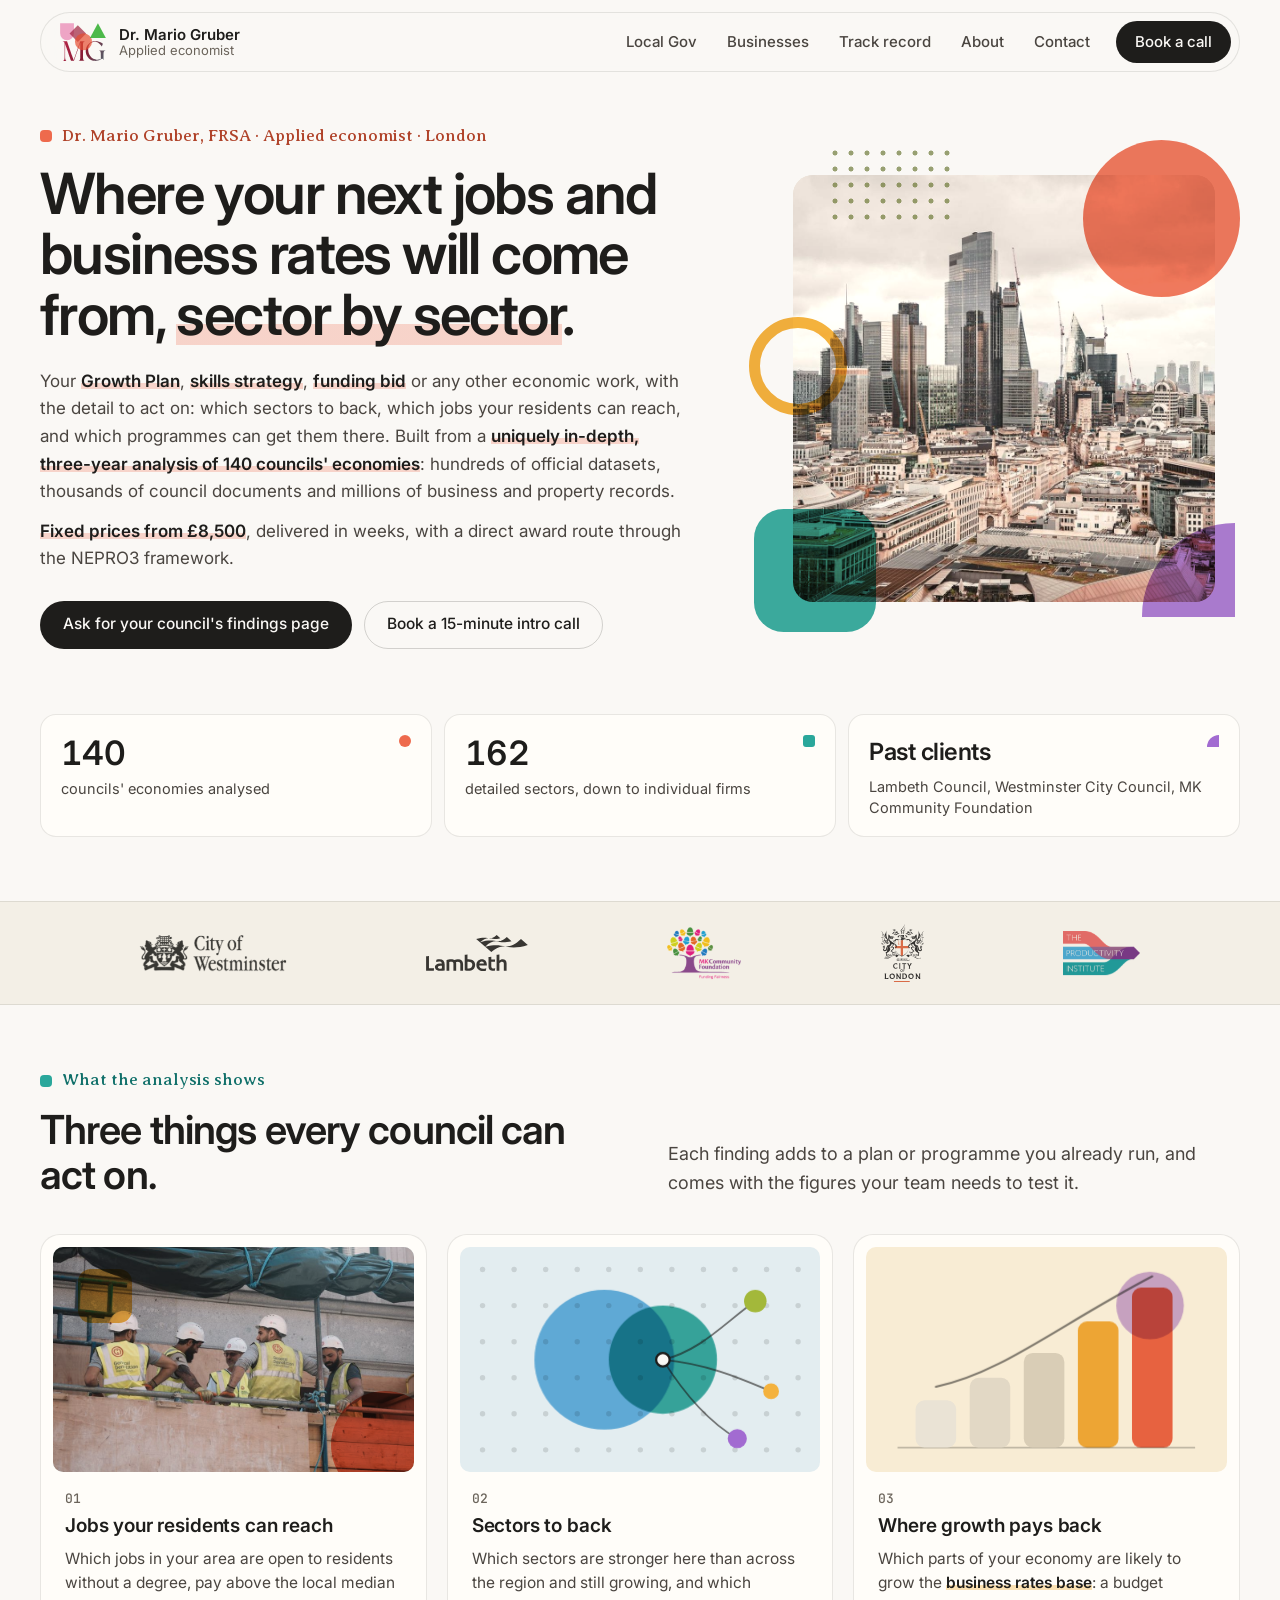
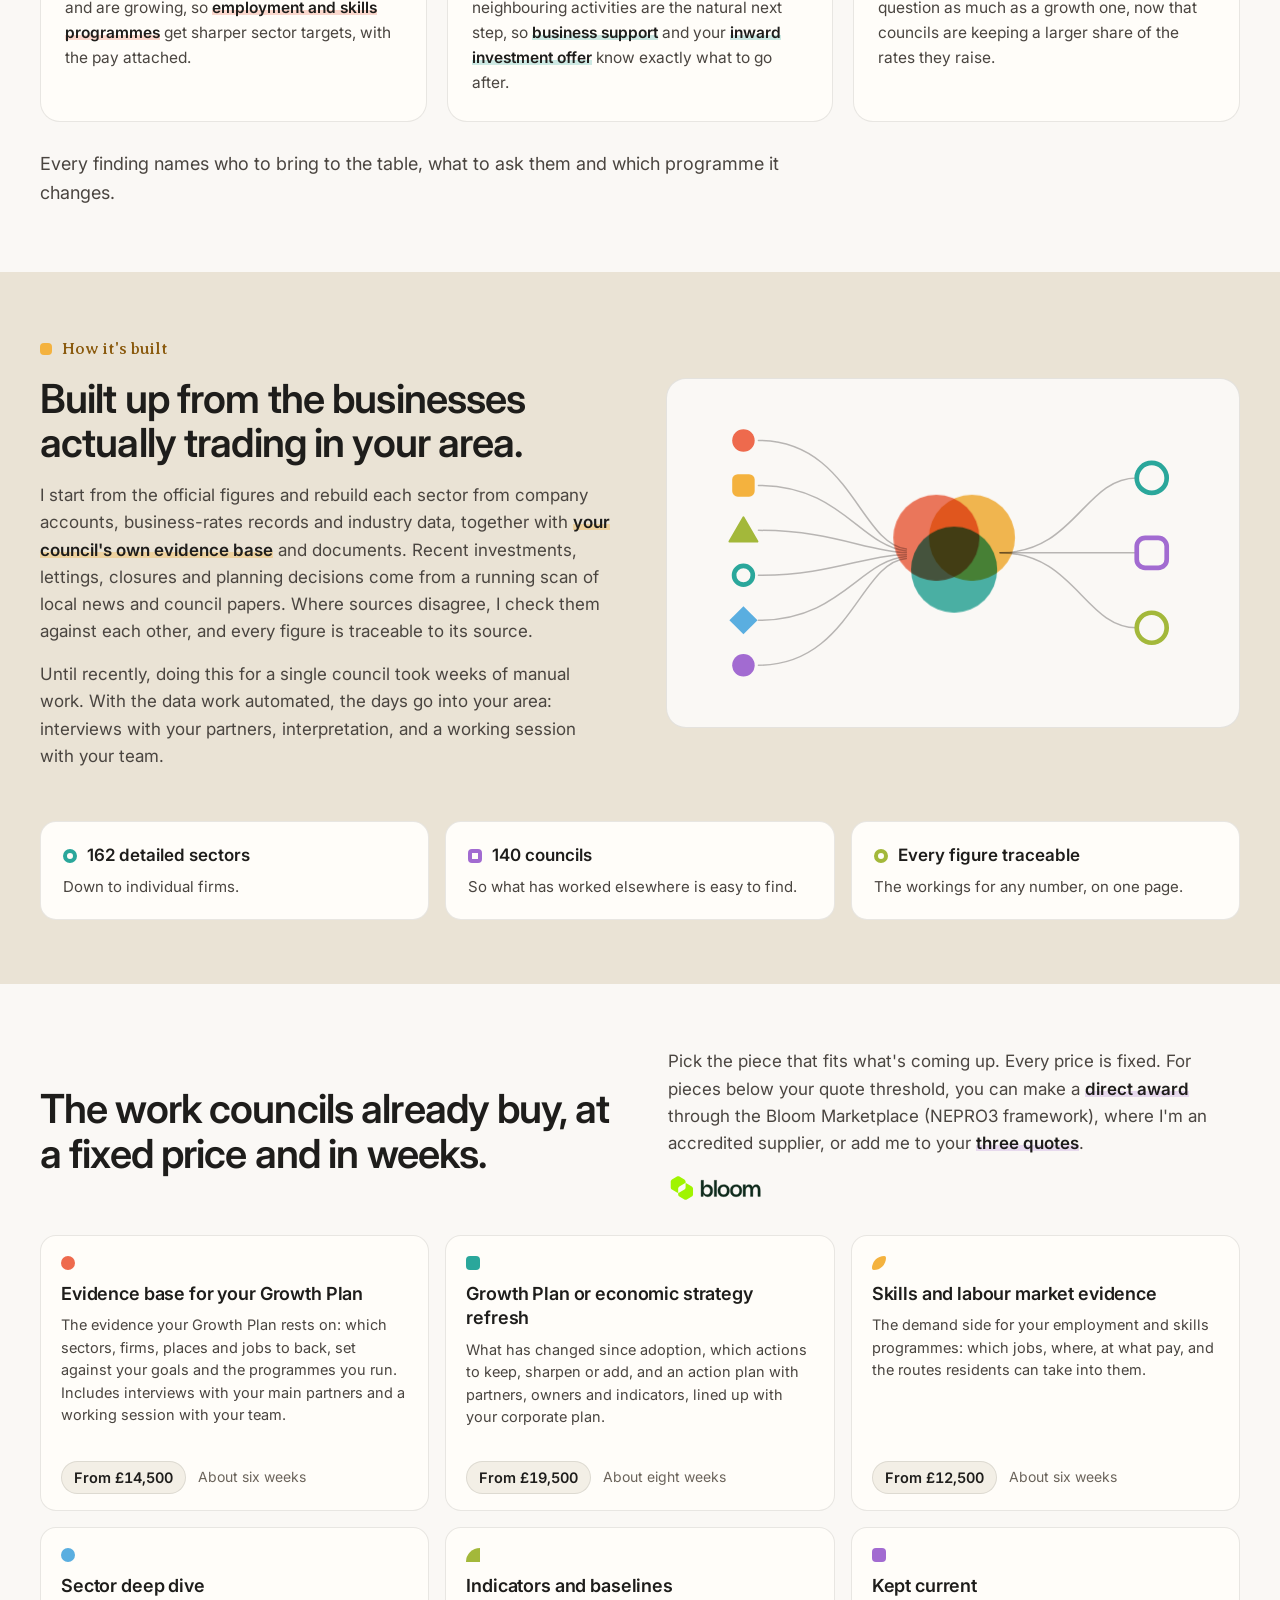
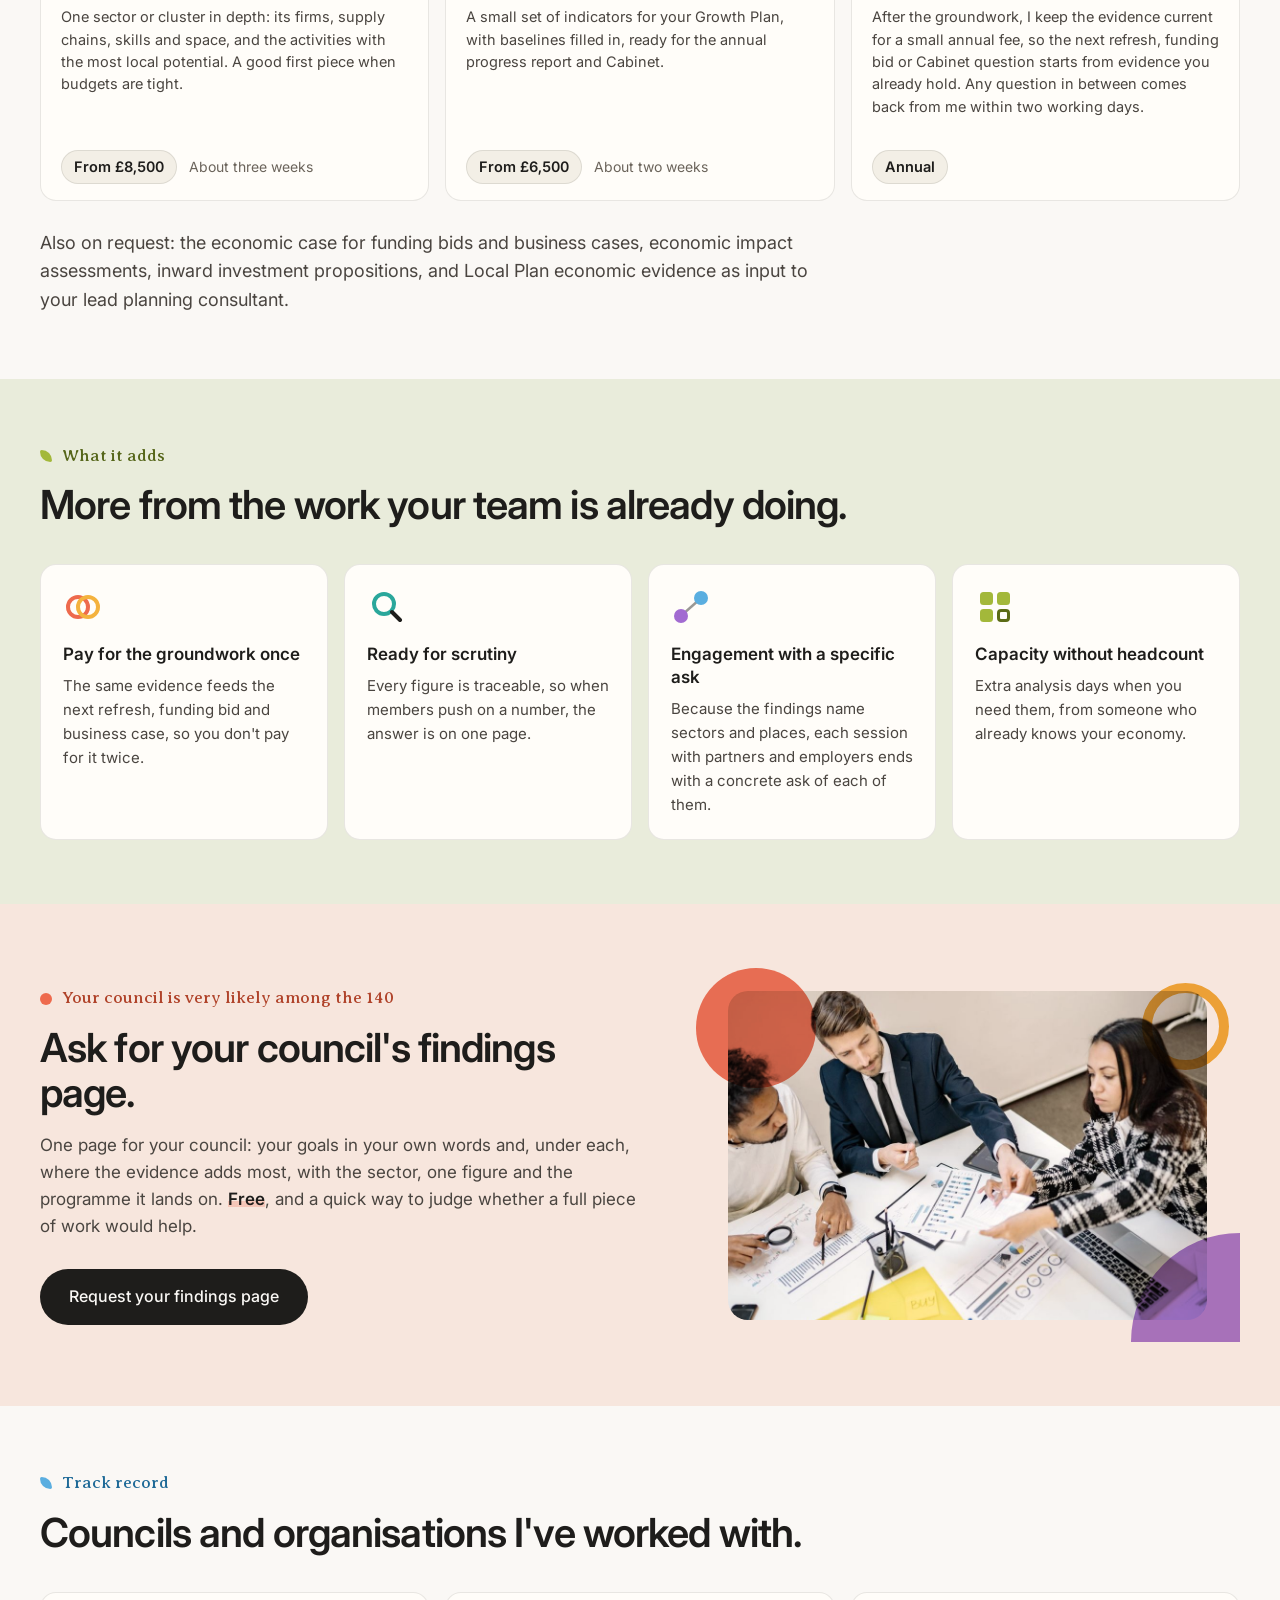
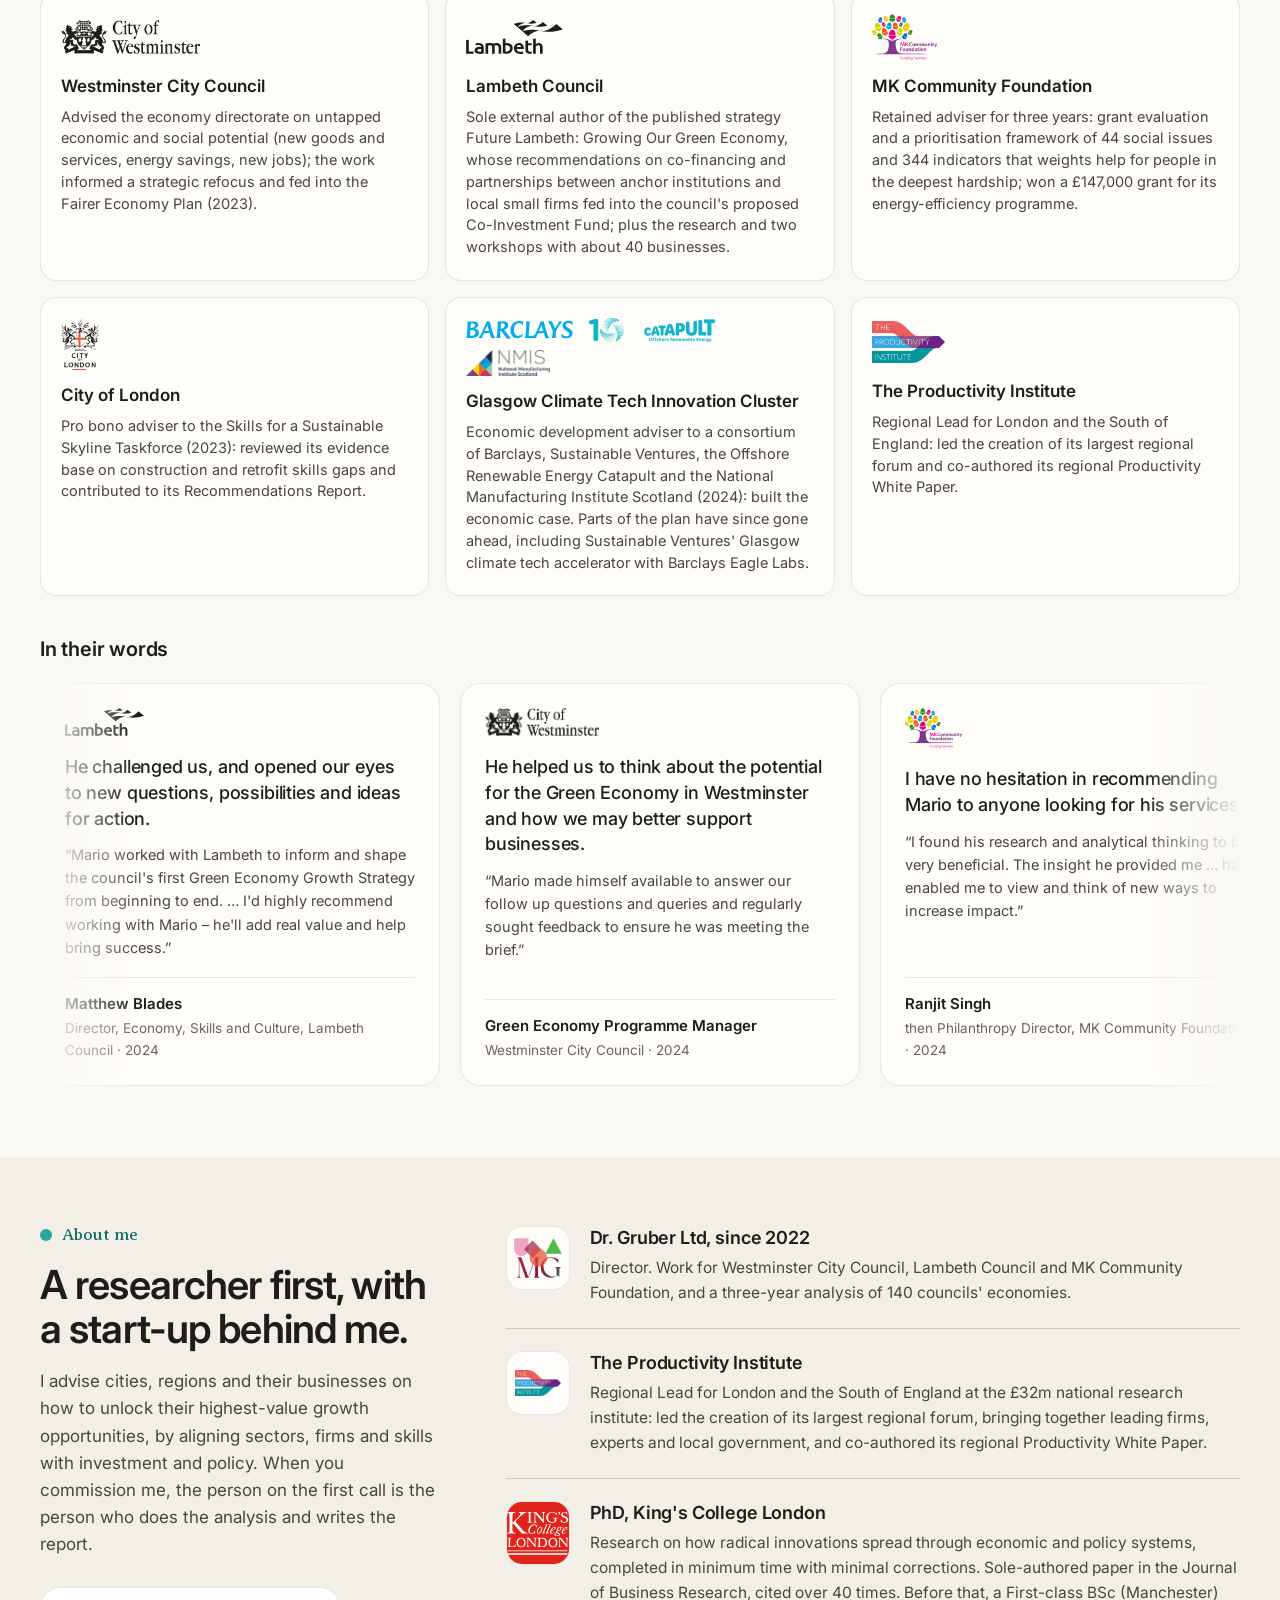
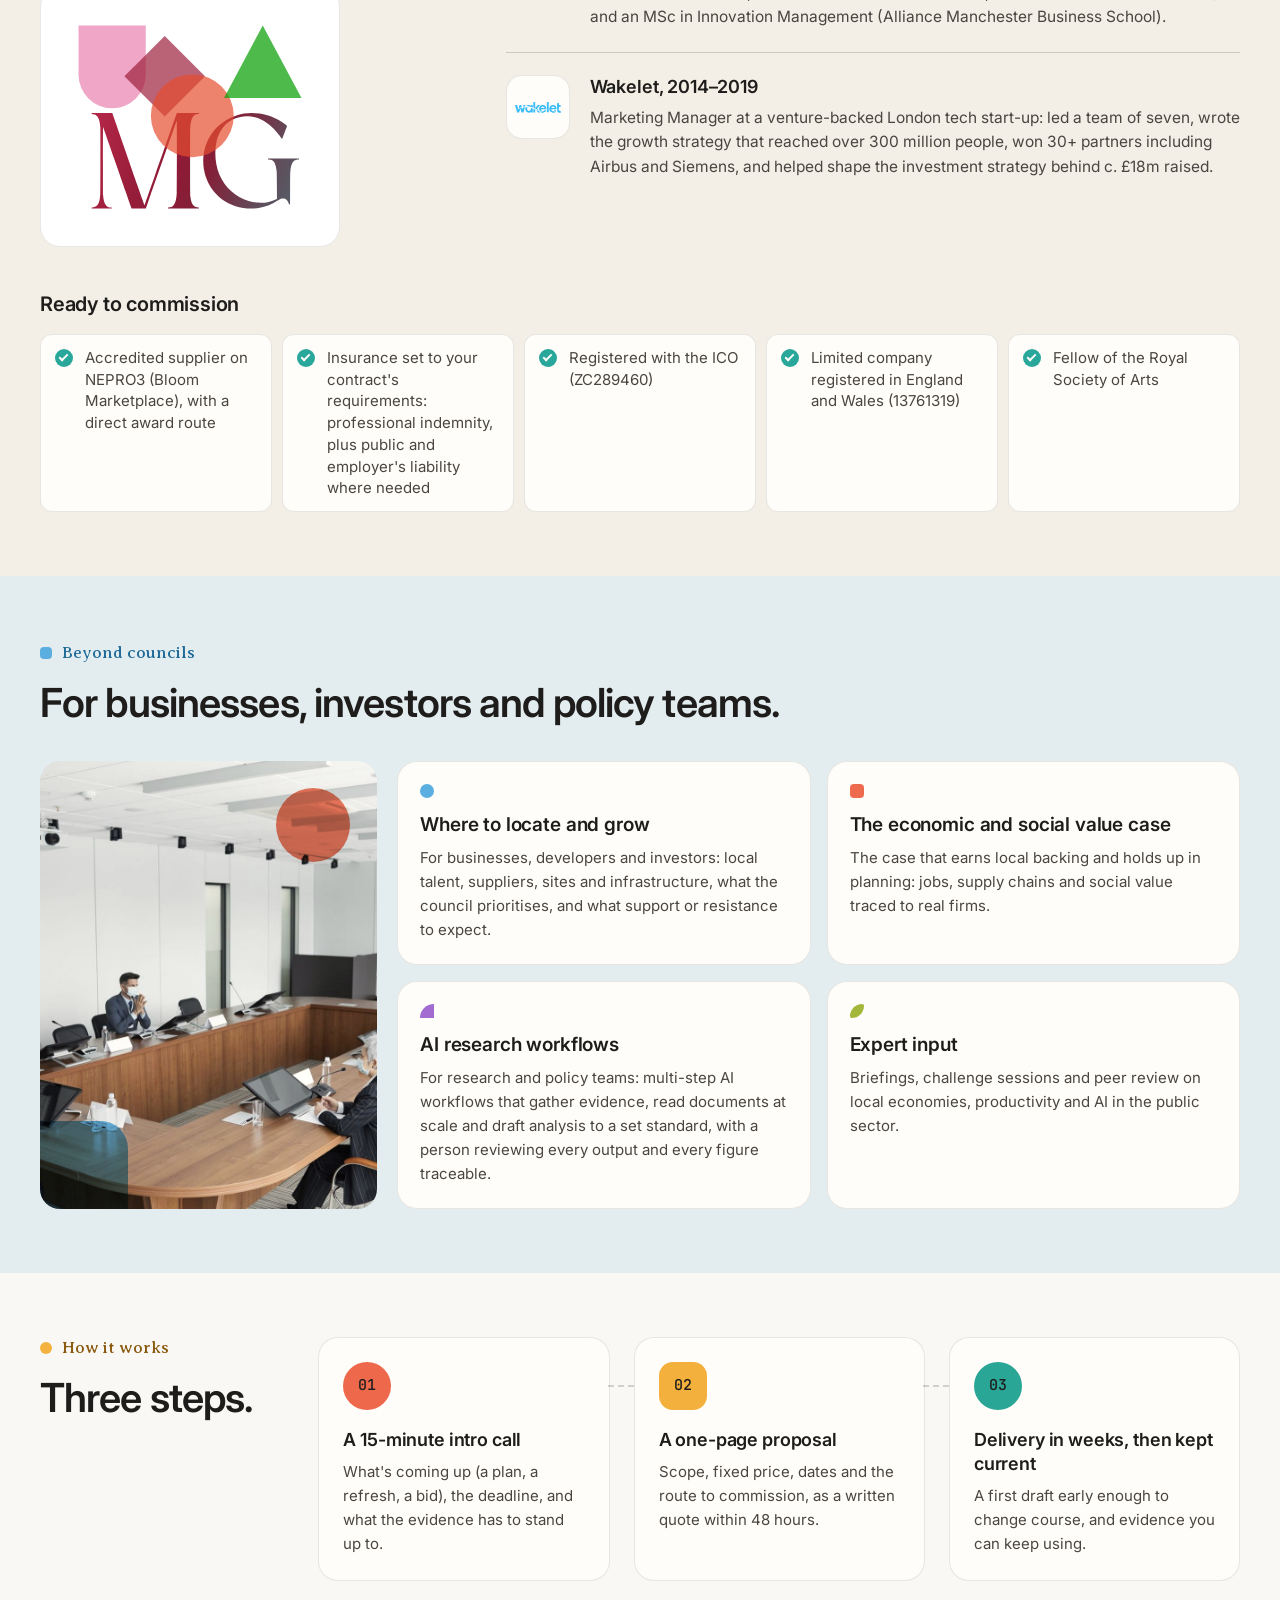
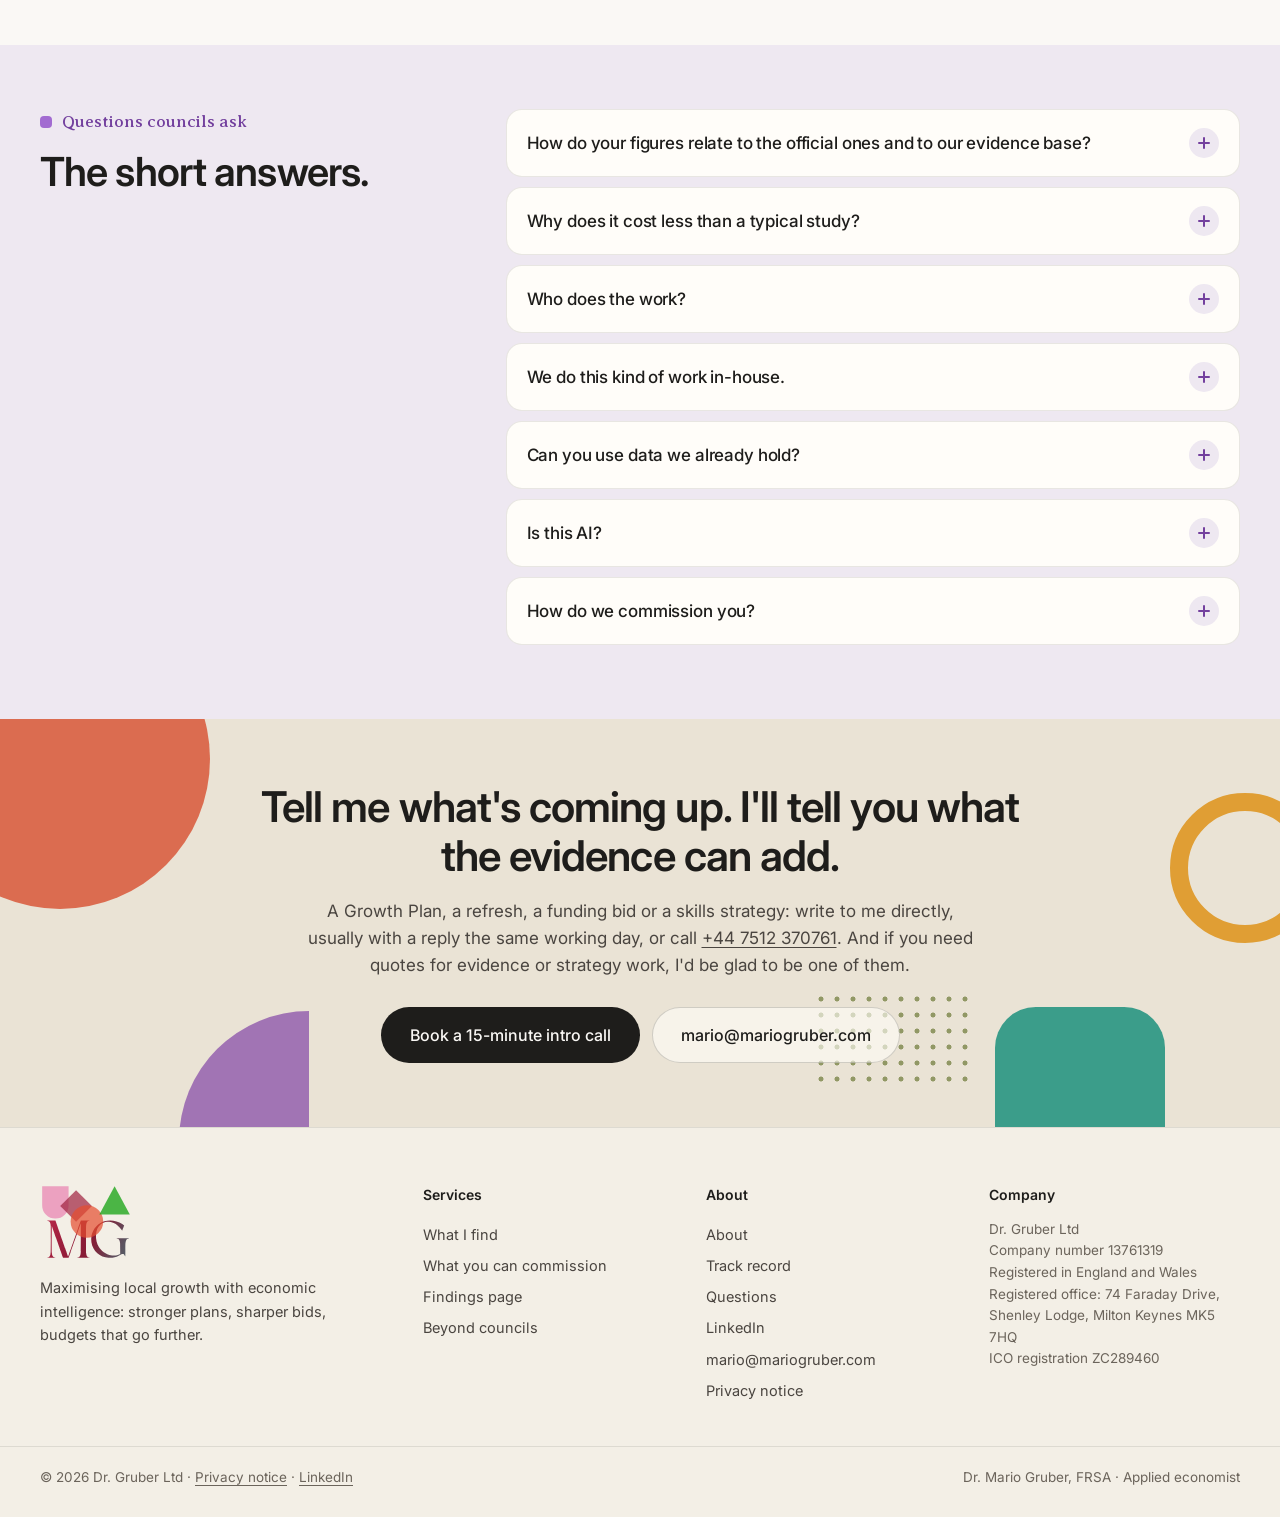
==== index.html @ 5a2593ff "Add files via upload" ====
<!DOCTYPE html>
<html lang="en-GB">
<head>
<meta charset="utf-8">
<meta name="viewport" content="width=device-width, initial-scale=1, viewport-fit=cover">
<title>Dr. Mario Gruber | Applied Economist: Growth Evidence for Councils</title>
<meta name="description" content="Applied economist Dr. Mario Gruber shows councils where their next jobs and business rates will come from, sector by sector: evidence for Growth Plans, skills strategies and funding bids, at a fixed price, in weeks.">
<link rel="canonical" href="https://mariogruber.com/">
<meta name="author" content="Dr. Mario Gruber">
<meta name="robots" content="index, follow, max-image-preview:large">
<meta name="theme-color" content="#FAF8F5">

<meta property="og:type" content="website">
<meta property="og:site_name" content="Dr. Mario Gruber">
<meta property="og:locale" content="en_GB">
<meta property="og:url" content="https://mariogruber.com/">
<meta property="og:title" content="Dr. Mario Gruber | Applied Economist: Growth Evidence for Councils">
<meta property="og:description" content="Applied economist Dr. Mario Gruber shows councils where their next jobs and business rates will come from, sector by sector: evidence for Growth Plans, skills strategies and funding bids, at a fixed price, in weeks.">
<meta property="og:image" content="https://mariogruber.com/assets/og-image.png">
<meta property="og:image:alt" content="Dr. Mario Gruber, applied economist">
<meta property="og:image:width" content="1200">
<meta property="og:image:height" content="630">
<meta property="og:image:type" content="image/png">
<meta name="twitter:card" content="summary_large_image">
<meta name="twitter:title" content="Dr. Mario Gruber | Applied Economist: Growth Evidence for Councils">
<meta name="twitter:description" content="Applied economist Dr. Mario Gruber shows councils where their next jobs and business rates will come from, sector by sector: evidence for Growth Plans, skills strategies and funding bids, at a fixed price, in weeks.">
<meta name="twitter:image" content="https://mariogruber.com/assets/og-image.png">

<link rel="icon" href="assets/favicon.svg" type="image/svg+xml">
<link rel="icon" href="assets/favicon-32.png" sizes="32x32" type="image/png">
<link rel="apple-touch-icon" href="assets/apple-touch-icon.png">
<link rel="preconnect" href="https://fonts.googleapis.com">
<link rel="preconnect" href="https://fonts.gstatic.com" crossorigin>
<link rel="stylesheet" href="https://fonts.googleapis.com/css2?family=Averia+Serif+Libre&family=Inter:wght@400;500;600&family=JetBrains+Mono:wght@400;500&display=swap">
<link rel="stylesheet" href="styles.css">

<script type="application/ld+json">
{
 "@context": "https://schema.org",
 "@graph": [
  {
   "@type": "Person",
   "@id": "https://mariogruber.com/#person",
   "name": "Dr. Mario Gruber",
   "honorificPrefix": "Dr",
   "honorificSuffix": "FRSA",
   "jobTitle": "Applied Economist, Director of Dr. Gruber Ltd",
   "description": "Applied economist Dr. Mario Gruber shows councils where their next jobs and business rates will come from, sector by sector: evidence for Growth Plans, skills strategies and funding bids, at a fixed price, in weeks.",
   "url": "https://mariogruber.com/",
   "email": "mario@mariogruber.com",
   "sameAs": [
    "https://www.linkedin.com/in/dr-mario-gruber/"
   ],
   "alumniOf": [
    {
     "@type": "CollegeOrUniversity",
     "name": "King's College London"
    },
    {
     "@type": "CollegeOrUniversity",
     "name": "Alliance Manchester Business School"
    },
    {
     "@type": "CollegeOrUniversity",
     "name": "University of Manchester"
    }
   ],
   "knowsAbout": [
    "Economic development",
    "Local economic policy",
    "Productivity",
    "Economic modelling",
    "Skills and labour markets",
    "Inward investment",
    "Agentic AI",
    "Policy analysis"
   ],
   "worksFor": {
    "@id": "https://mariogruber.com/#org"
   }
  },
  {
   "@type": "ProfessionalService",
   "@id": "https://mariogruber.com/#org",
   "name": "Dr. Gruber Ltd",
   "url": "https://mariogruber.com/",
   "email": "mario@mariogruber.com",
   "telephone": "+447512370761",
   "founder": {
    "@id": "https://mariogruber.com/#person"
   },
   "areaServed": {
    "@type": "Country",
    "name": "United Kingdom"
   },
   "address": {
    "@type": "PostalAddress",
    "streetAddress": "74 Faraday Drive, Shenley Lodge",
    "addressLocality": "Milton Keynes",
    "postalCode": "MK5 7HQ",
    "addressCountry": "GB"
   },
   "identifier": "13761319",
   "serviceType": [
    "Evidence base for your Growth Plan",
    "Growth Plan or economic strategy refresh",
    "Skills and labour market evidence",
    "Sector deep dive",
    "Indicators and baselines",
    "Kept current"
   ]
  },
  {
   "@type": "WebSite",
   "@id": "https://mariogruber.com/#website",
   "url": "https://mariogruber.com/",
   "name": "Dr. Mario Gruber",
   "inLanguage": "en-GB",
   "publisher": {
    "@id": "https://mariogruber.com/#org"
   }
  },
  {
   "@type": "FAQPage",
   "mainEntity": [
    {
     "@type": "Question",
     "name": "How do your figures relate to the official ones and to our evidence base?",
     "acceptedAnswer": {
      "@type": "Answer",
      "text": "Official local figures are often estimated from regional or national data and grouped into broad sectors, which leaves councils to work out what they mean for their own area. I add that local detail: each sector is rebuilt from the businesses actually trading locally, where the work is really done rather than where firms are registered, and how much value stays in the area. Across 162 detailed sectors, output per job differs from the official local figure by 31% on average. That detail links the evidence to jobs, skills, land and business rates. Your own evidence base is part of it: if your council is among the 140, I've already been through your economic needs assessment or employment land review, and every figure is traceable."
     }
    },
    {
     "@type": "Question",
     "name": "Why does it cost less than a typical study?",
     "acceptedAnswer": {
      "@type": "Answer",
      "text": "The data work is automated, so the days go into your area: interviews, interpretation and a working session with your team. Fixed scope in writing, and insurance set to your contract's requirements."
     }
    },
    {
     "@type": "Question",
     "name": "Who does the work?",
     "acceptedAnswer": {
      "@type": "Answer",
      "text": "I lead every commission myself, from the first call to the final report, with research and engagement support from my team where the work needs it. That keeps it short, fixed and accountable."
     }
    },
    {
     "@type": "Question",
     "name": "We do this kind of work in-house.",
     "acceptedAnswer": {
      "@type": "Answer",
      "text": "Then I can be the data layer and the extra analysis days, and your team writes it."
     }
    },
    {
     "@type": "Question",
     "name": "Can you use data we already hold?",
     "acceptedAnswer": {
      "@type": "Answer",
      "text": "Yes. If you hold a Beauhurst, Experian or Oxford Economics run, I'll fold it in and show where the existing figures and my analysis complement each other."
     }
    },
    {
     "@type": "Question",
     "name": "Is this AI?",
     "acceptedAnswer": {
      "@type": "Answer",
      "text": "I use automated tools for the data processing. The analysis and the writing are mine: every figure is checked by me and traceable to its source."
     }
    },
    {
     "@type": "Question",
     "name": "How do we commission you?",
     "acceptedAnswer": {
      "@type": "Answer",
      "text": "For pieces below your quote threshold, you can make a direct award through the Bloom Marketplace (NEPRO3 framework) or add me to your three quotes. Larger pieces go through your usual procurement. Either way, you get a one-page proposal with scope, fixed price and dates."
     }
    }
   ]
  }
 ]
}
</script>
</head>
<body>
<a class="skip" href="#main">Skip to content</a>
<div class="progress" id="progress" aria-hidden="true"><span></span></div>

<header class="nav" id="nav">
  <div class="shell nav__in">
    <a class="brand" href="#top" aria-label="Dr. Mario Gruber, home">
      <img class="brand__mark" src="assets/logo-mg.svg" alt="MG logo" width="60" height="50">
      <span class="brand__txt"><strong>Dr. Mario Gruber</strong><em>Applied economist</em></span>
    </a>
    <nav class="nav__links" aria-label="Primary">
      <a href="#find">Local Gov</a>
      <a href="#beyond">Businesses</a>
      <a href="#proof">Track record</a>
      <a href="#about">About</a>
      <a href="#contact">Contact</a>
    </nav>
    <div class="nav__cta">
      <a class="btn btn--solid" href="mailto:mario@mariogruber.com?subject=15-minute%20intro%20call">Book a call</a>
    </div>
    <button class="burger" id="burger" aria-expanded="false" aria-controls="mobileMenu" aria-label="Open menu"><span></span><span></span></button>
  </div>
  <div class="mobile" id="mobileMenu" hidden>
    <a href="#find">Local Gov</a>
    <a href="#beyond">Businesses</a>
    <a href="#proof">Track record</a>
    <a href="#about">About</a>
    <a href="#contact">Contact</a>
    <a class="btn btn--solid" href="mailto:mario@mariogruber.com?subject=15-minute%20intro%20call">Book a call</a>
  </div>
</header>

<main id="main">

<section class="hero" id="top">
  <div class="shell hero__in">
  <div class="hero__text">
    <p class="eyebrow reveal">Dr. Mario Gruber, FRSA · Applied economist · London</p>
    <h1 class="reveal">Where your next jobs and business rates will come from, <span class="grad">sector by sector</span>.</h1>
    <p class="hero__sub reveal">Your <strong class="hl">Growth Plan</strong>, <strong class="hl">skills strategy</strong>, <strong class="hl">funding bid</strong> or any other economic work, with the detail to act on: which sectors to back, which jobs your residents can reach, and which programmes can get them there. Built from a <strong class="hl">uniquely in-depth, three-year analysis of 140 councils' economies</strong>: hundreds of official datasets, thousands of council documents and millions of business and property records.</p>
    <p class="hero__sub hero__sub--short reveal"><strong class="hl">Fixed prices from £8,500</strong>, delivered in weeks, with a direct award route through the NEPRO3 framework.</p>
    <div class="hero__btns reveal">
      <a class="btn btn--glow" href="#findings">Ask for your council's findings page</a>
      <a class="btn btn--line" href="mailto:mario@mariogruber.com?subject=15-minute%20intro%20call">Book a 15-minute intro call</a>
    </div>
  </div>
    <div class="hero__visual reveal" aria-hidden="true">
      <div class="hv__frame"><img src="assets/img/london-city.jpg" alt="" width="960" height="960" fetchpriority="high" decoding="async"></div>
      <span class="shape shape--circle hv__s1" data-drift="-0.06"></span>
      <span class="shape shape--square hv__s2" data-drift="0.05"></span>
      <span class="shape shape--ring hv__s3" data-drift="-0.03"></span>
      <span class="shape shape--quarter hv__s4" data-drift="0.04"></span>
      <span class="shape shape--dots hv__s5"></span>
    </div>
    <ul class="stats reveal" aria-label="Key figures">
      <li><b data-count="140">0</b><span>councils' economies analysed</span></li>
      <li><b data-count="162">0</b><span>detailed sectors, down to individual firms</span></li>
      <li><b class="stat-txt">Past clients</b><span>Lambeth Council, Westminster City Council, MK Community Foundation</span></li>
    </ul>
  </div>
</section>

<section class="strip" aria-label="Organisations">
  <div class="marquee" data-marquee>
    <div class="marquee__track">
      <ul class="marquee__list"><li><img class="lg lg--westminster" src="assets/logos/westminster.png" alt="Westminster City Council" width="489" height="120" loading="lazy" decoding="async"></li><li><img class="lg lg--lambeth" src="assets/logos/lambeth.svg" alt="Lambeth Council" width="320" height="113" loading="lazy" decoding="async"></li><li><img class="lg lg--mkcf" src="assets/logos/mkcf.png" alt="MK Community Foundation" width="228" height="160" loading="lazy" decoding="async"></li><li><img class="lg lg--city-of-london" src="assets/logos/city-of-london.svg" alt="City of London" width="71" height="96" loading="lazy" decoding="async"></li><li><img class="lg lg--tpi" src="assets/logos/tpi.png" alt="The Productivity Institute" width="246" height="140" loading="lazy" decoding="async"></li></ul>
      <ul class="marquee__list" aria-hidden="true"><li><img class="lg lg--westminster" src="assets/logos/westminster.png" alt="" width="489" height="120" loading="lazy" decoding="async"></li><li><img class="lg lg--lambeth" src="assets/logos/lambeth.svg" alt="" width="320" height="113" loading="lazy" decoding="async"></li><li><img class="lg lg--mkcf" src="assets/logos/mkcf.png" alt="" width="228" height="160" loading="lazy" decoding="async"></li><li><img class="lg lg--city-of-london" src="assets/logos/city-of-london.svg" alt="" width="71" height="96" loading="lazy" decoding="async"></li><li><img class="lg lg--tpi" src="assets/logos/tpi.png" alt="" width="246" height="140" loading="lazy" decoding="async"></li></ul>
    </div>
  </div>
</section>

<section class="sec" id="find">
  <div class="shell">
    <p class="eyebrow reveal">What the analysis shows</p>
    <h2 class="h2 reveal">Three things every council can act on.</h2>
    <p class="lede reveal">Each finding adds to a plan or programme you already run, and comes with the figures your team needs to test it.</p>
    <div class="cards cards--3" data-snap>
      <article class="card card--coral reveal">
        <div class="card__art card__art--photo" aria-hidden="true"><img src="assets/img/construction-team.jpg" alt="" width="900" height="600" loading="lazy" decoding="async"><span class="shape shape--circle ca1"></span><span class="shape shape--square ca2"></span></div>
        <span class="card__no">01</span>
        <h3>Jobs your residents can reach</h3>
        <p>Which jobs in your area are open to residents without a degree, pay above the local median and are growing, so <strong class="hl">employment and skills programmes</strong> get sharper sector targets, with the pay attached.</p>
      </article>
      <article class="card card--teal reveal">
        <div class="card__art" aria-hidden="true"><svg viewBox="0 0 320 200" focusable="false">
          <g fill="#1E1D1B" opacity=".13"><circle cx="20" cy="20" r="2.4"/><circle cx="20" cy="52" r="2.4"/><circle cx="20" cy="84" r="2.4"/><circle cx="20" cy="116" r="2.4"/><circle cx="20" cy="148" r="2.4"/><circle cx="20" cy="180" r="2.4"/><circle cx="48" cy="20" r="2.4"/><circle cx="48" cy="52" r="2.4"/><circle cx="48" cy="84" r="2.4"/><circle cx="48" cy="116" r="2.4"/><circle cx="48" cy="148" r="2.4"/><circle cx="48" cy="180" r="2.4"/><circle cx="76" cy="20" r="2.4"/><circle cx="76" cy="52" r="2.4"/><circle cx="76" cy="84" r="2.4"/><circle cx="76" cy="116" r="2.4"/><circle cx="76" cy="148" r="2.4"/><circle cx="76" cy="180" r="2.4"/><circle cx="104" cy="20" r="2.4"/><circle cx="104" cy="52" r="2.4"/><circle cx="104" cy="84" r="2.4"/><circle cx="104" cy="116" r="2.4"/><circle cx="104" cy="148" r="2.4"/><circle cx="104" cy="180" r="2.4"/><circle cx="132" cy="20" r="2.4"/><circle cx="132" cy="52" r="2.4"/><circle cx="132" cy="84" r="2.4"/><circle cx="132" cy="116" r="2.4"/><circle cx="132" cy="148" r="2.4"/><circle cx="132" cy="180" r="2.4"/><circle cx="160" cy="20" r="2.4"/><circle cx="160" cy="52" r="2.4"/><circle cx="160" cy="84" r="2.4"/><circle cx="160" cy="116" r="2.4"/><circle cx="160" cy="148" r="2.4"/><circle cx="160" cy="180" r="2.4"/><circle cx="188" cy="20" r="2.4"/><circle cx="188" cy="52" r="2.4"/><circle cx="188" cy="84" r="2.4"/><circle cx="188" cy="116" r="2.4"/><circle cx="188" cy="148" r="2.4"/><circle cx="188" cy="180" r="2.4"/><circle cx="216" cy="20" r="2.4"/><circle cx="216" cy="52" r="2.4"/><circle cx="216" cy="84" r="2.4"/><circle cx="216" cy="116" r="2.4"/><circle cx="216" cy="148" r="2.4"/><circle cx="216" cy="180" r="2.4"/><circle cx="244" cy="20" r="2.4"/><circle cx="244" cy="52" r="2.4"/><circle cx="244" cy="84" r="2.4"/><circle cx="244" cy="116" r="2.4"/><circle cx="244" cy="148" r="2.4"/><circle cx="244" cy="180" r="2.4"/><circle cx="272" cy="20" r="2.4"/><circle cx="272" cy="52" r="2.4"/><circle cx="272" cy="84" r="2.4"/><circle cx="272" cy="116" r="2.4"/><circle cx="272" cy="148" r="2.4"/><circle cx="272" cy="180" r="2.4"/><circle cx="300" cy="20" r="2.4"/><circle cx="300" cy="52" r="2.4"/><circle cx="300" cy="84" r="2.4"/><circle cx="300" cy="116" r="2.4"/><circle cx="300" cy="148" r="2.4"/><circle cx="300" cy="180" r="2.4"/></g>
          <circle class="mb" cx="128" cy="100" r="62" fill="#5AAEE0" opacity=".9"/>
          <circle class="mb" cx="180" cy="100" r="48" fill="#2AA79B" opacity=".92"/>
          <g class="draw" fill="none" stroke="#1E1D1B" stroke-width="1.6" stroke-linecap="round" stroke-opacity=".6"><path pathLength="1" d="M180 100 C214 92 236 66 262 48"/><path pathLength="1" d="M180 100 C222 104 252 118 276 128"/><path pathLength="1" d="M180 100 C200 132 222 156 246 170"/></g>
          <circle cx="262" cy="48" r="10" fill="#A3B83A"/><circle cx="276" cy="128" r="7" fill="#F4B23E"/><circle cx="246" cy="170" r="8.5" fill="#A26BD1"/>
          <circle cx="180" cy="100" r="6" fill="#FAF8F5" stroke="#1E1D1B" stroke-width="2"/>
        </svg></div>
        <span class="card__no">02</span>
        <h3>Sectors to back</h3>
        <p>Which sectors are stronger here than across the region and still growing, and which neighbouring activities are the natural next step, so <strong class="hl">business support</strong> and your <strong class="hl">inward investment offer</strong> know exactly what to go after.</p>
      </article>
      <article class="card card--amber reveal">
        <div class="card__art" aria-hidden="true"><svg viewBox="0 0 320 200" focusable="false">
          <path d="M28 178H292" stroke="#1E1D1B" stroke-opacity=".25" stroke-width="1.6"/>
          <rect x="44" y="136" width="36" height="42" rx="8" fill="#EAE3D5"/>
          <rect x="92" y="116" width="36" height="62" rx="8" fill="#E2D8C5"/>
          <rect x="140" y="94" width="36" height="84" rx="8" fill="#D9CDB6"/>
          <rect class="mb" x="188" y="66" width="36" height="112" rx="8" fill="#F4B23E"/>
          <rect class="mb" x="236" y="36" width="36" height="142" rx="8" fill="#EE6A4D"/>
          <circle class="mb" cx="252" cy="52" r="30" fill="#A26BD1" opacity=".55"/>
          <path class="draw" pathLength="1" d="M62 124 C120 112 170 70 254 26" fill="none" stroke="#1E1D1B" stroke-width="1.8" stroke-dasharray="4 6" stroke-linecap="round" stroke-opacity=".55"/>
        </svg></div>
        <span class="card__no">03</span>
        <h3>Where growth pays back</h3>
        <p>Which parts of your economy are likely to grow the <strong class="hl">business rates base</strong>: a budget question as much as a growth one, now that councils are keeping a larger share of the rates they raise.</p>
      </article>
    </div>
    <p class="lede lede--gap reveal">Every finding names who to bring to the table, what to ask them and which programme it changes.</p>
  </div>
</section>

<section class="band band--model" id="built">
  <div class="shell band__in">
    <div class="built__text">
    <p class="eyebrow reveal">How it's built</p>
    <h2 class="statement reveal">Built up from the businesses actually trading in your area.</h2>
    <p class="band__sub reveal">I start from the official figures and rebuild each sector from company accounts, business-rates records and industry data, together with <strong class="hl">your council's own evidence base</strong> and documents. Recent investments, lettings, closures and planning decisions come from a running scan of local news and council papers. Where sources disagree, I check them against each other, and every figure is traceable to its source.</p>
    <p class="band__sub reveal">Until recently, doing this for a single council took weeks of manual work. With the data work automated, the days go into your area: interviews with your partners, interpretation, and a working session with your team.</p>
    </div>
    <div class="built__art reveal" aria-hidden="true"><svg class="flow" viewBox="0 0 560 320" focusable="false">
      <g class="draw" fill="none" stroke="#1E1D1B" stroke-opacity=".3" stroke-width="1.6" stroke-linecap="round">
        <path pathLength="1" d="M72 40 C170 40 180 150 230 156"/><path pathLength="1" d="M72 88 C160 88 180 152 230 158"/><path pathLength="1" d="M72 136 C150 136 186 158 230 160"/>
        <path pathLength="1" d="M72 184 C150 184 186 162 230 162"/><path pathLength="1" d="M72 232 C160 232 180 168 230 164"/><path pathLength="1" d="M72 280 C170 280 180 170 230 166"/>
        <path pathLength="1" d="M330 160 C410 160 420 80 476 80"/><path pathLength="1" d="M330 160 H476"/><path pathLength="1" d="M330 160 C410 160 420 240 476 240"/>
      </g>
      <circle cx="56" cy="40" r="12" fill="#EE6A4D"/>
      <rect x="44" y="76" width="24" height="24" rx="6" fill="#F4B23E"/>
      <path d="M56 122 L71 148 H41 Z" fill="#A3B83A" stroke="#A3B83A" stroke-width="2" stroke-linejoin="round"/>
      <circle cx="56" cy="184" r="10" fill="none" stroke="#2AA79B" stroke-width="5"/>
      <path d="M56 217 L71 232 L56 247 L41 232 Z" fill="#5AAEE0"/>
      <circle cx="56" cy="280" r="12" fill="#A26BD1"/>
      <circle class="mb" cx="262" cy="144" r="46" fill="#EE6A4D" opacity=".9"/>
      <circle class="mb" cx="300" cy="144" r="46" fill="#F4B23E" opacity=".9"/>
      <circle class="mb" cx="281" cy="178" r="46" fill="#2AA79B" opacity=".85"/>
      <circle cx="492" cy="80" r="16" fill="#FAF8F5" stroke="#2AA79B" stroke-width="5"/>
      <rect x="476" y="144" width="32" height="32" rx="9" fill="#FAF8F5" stroke="#A26BD1" stroke-width="5"/>
      <circle cx="492" cy="240" r="16" fill="#FAF8F5" stroke="#A3B83A" stroke-width="5"/>
    </svg></div>
    <div class="model" data-snap>
      <div class="reveal"><span class="k">162 detailed sectors</span><p>Down to individual firms.</p></div>
      <div class="reveal"><span class="k">140 councils</span><p>So what has worked elsewhere is easy to find.</p></div>
      <div class="reveal"><span class="k">Every figure traceable</span><p>The workings for any number, on one page.</p></div>
    </div>
  </div>
</section>

<section class="sec" id="commission">
  <div class="shell split">
   <div class="split__head">
    <p class="eyebrow reveal">What you can commission</p>
    <h2 class="h2 reveal">The work councils already buy, at a fixed price and in weeks.</h2>
    <p class="lede reveal">Pick the piece that fits what's coming up. Every price is fixed. For pieces below your quote threshold, you can make a <strong class="hl">direct award</strong> through the Bloom Marketplace (NEPRO3 framework), where I'm an accredited supplier, or add me to your <strong class="hl">three quotes</strong>.</p>
    <img class="bloom-mark reveal" src="assets/logos/bloom.svg" alt="Bloom" width="163" height="51" loading="lazy" decoding="async">
   </div>
   <div class="split__body">
    <ul class="svc svc--offer" data-snap>
        <li class="reveal"><h3>Evidence base for your Growth Plan</h3><p>The evidence your Growth Plan rests on: which sectors, firms, places and jobs to back, set against your goals and the programmes you run. Includes interviews with your main partners and a working session with your team.</p><span class="meta"><em>From £14,500</em>About six weeks</span></li>
        <li class="reveal"><h3>Growth Plan or economic strategy refresh</h3><p>What has changed since adoption, which actions to keep, sharpen or add, and an action plan with partners, owners and indicators, lined up with your corporate plan.</p><span class="meta"><em>From £19,500</em>About eight weeks</span></li>
        <li class="reveal"><h3>Skills and labour market evidence</h3><p>The demand side for your employment and skills programmes: which jobs, where, at what pay, and the routes residents can take into them.</p><span class="meta"><em>From £12,500</em>About six weeks</span></li>
        <li class="reveal"><h3>Sector deep dive</h3><p>One sector or cluster in depth: its firms, supply chains, skills and space, and the activities with the most local potential. A good first piece when budgets are tight.</p><span class="meta"><em>From £8,500</em>About three weeks</span></li>
        <li class="reveal"><h3>Indicators and baselines</h3><p>A small set of indicators for your Growth Plan, with baselines filled in, ready for the annual progress report and Cabinet.</p><span class="meta"><em>From £6,500</em>About two weeks</span></li>
        <li class="reveal"><h3>Kept current</h3><p>After the groundwork, I keep the evidence current for a small annual fee, so the next refresh, funding bid or Cabinet question starts from evidence you already hold. Any question in between comes back from me within two working days.</p><span class="meta"><em>Annual</em></span></li>
    </ul>
    <p class="lede lede--gap reveal">Also on request: the economic case for funding bids and business cases, economic impact assessments, inward investment propositions, and Local Plan economic evidence as input to your lead planning consultant.</p>
   </div>
  </div>
</section>

<section class="band band--adds" id="adds" aria-label="What it adds">
  <div class="shell band__in">
    <p class="eyebrow reveal">What it adds</p>
    <h2 class="statement reveal">More from the work your team is already doing.</h2>
    <div class="outcomes">
      <div class="reveal"><span class="oc-ico" aria-hidden="true"><svg viewBox="0 0 40 40" focusable="false"><circle cx="15" cy="20" r="10" fill="none" stroke="#EE6A4D" stroke-width="4"/><circle cx="25" cy="20" r="10" fill="none" stroke="#F4B23E" stroke-width="4"/></svg></span><b>Pay for the groundwork once</b><p>The same evidence feeds the next refresh, funding bid and business case, so you don't pay for it twice.</p></div>
      <div class="reveal"><span class="oc-ico" aria-hidden="true"><svg viewBox="0 0 40 40" focusable="false"><circle cx="17" cy="17" r="10" fill="none" stroke="#2AA79B" stroke-width="4"/><path d="M25 25 L33 33" stroke="#1E1D1B" stroke-width="4" stroke-linecap="round"/></svg></span><b>Ready for scrutiny</b><p>Every figure is traceable, so when members push on a number, the answer is on one page.</p></div>
      <div class="reveal"><span class="oc-ico" aria-hidden="true"><svg viewBox="0 0 40 40" focusable="false"><path d="M11 28 L29 12" stroke="#1E1D1B" stroke-opacity=".45" stroke-width="2.5" stroke-linecap="round"/><circle cx="10" cy="29" r="7" fill="#A26BD1"/><circle cx="30" cy="11" r="7" fill="#5AAEE0"/></svg></span><b>Engagement with a specific ask</b><p>Because the findings name sectors and places, each session with partners and employers ends with a concrete ask of each of them.</p></div>
      <div class="reveal"><span class="oc-ico" aria-hidden="true"><svg viewBox="0 0 40 40" focusable="false"><rect x="5" y="5" width="13" height="13" rx="3.5" fill="#A3B83A"/><rect x="22" y="5" width="13" height="13" rx="3.5" fill="#A3B83A"/><rect x="5" y="22" width="13" height="13" rx="3.5" fill="#A3B83A"/><rect x="23.5" y="23.5" width="10" height="10" rx="2.5" fill="none" stroke="#5B6B16" stroke-width="3"/></svg></span><b>Capacity without headcount</b><p>Extra analysis days when you need them, from someone who already knows your economy.</p></div>
    </div>
  </div>
</section>

<section class="band band--findings" id="findings" aria-label="Findings page">
  <div class="shell band__in">
   <div class="findings__text">
    <p class="eyebrow reveal">Your council is very likely among the 140</p>
    <h2 class="statement reveal">Ask for your council's findings page.</h2>
    <p class="band__sub reveal">One page for your council: your goals in your own words and, under each, where the evidence adds most, with the sector, one figure and the programme it lands on. <strong class="hl">Free</strong>, and a quick way to judge whether a full piece of work would help.</p>
    <p class="band__cta reveal"><a class="btn btn--glow btn--lg" href="mailto:mario@mariogruber.com?subject=Findings%20page%20request%20for%20our%20council">Request your findings page</a></p>
   </div>
   <div class="findings__art reveal" aria-hidden="true"><img src="assets/img/working-session.jpg" alt="" width="1000" height="700" loading="lazy" decoding="async"><span class="shape shape--circle fa1"></span><span class="shape shape--quarter fa2"></span><span class="shape shape--ring fa3"></span></div>
  </div>
</section>

<section class="sec" id="proof">
  <div class="shell">
    <p class="eyebrow reveal">Track record</p>
    <h2 class="h2 reveal">Councils and organisations I've worked with.</h2>
    <div class="logos" data-snap>
      <div class="logo reveal"><span class="logo__marks" aria-hidden="true"><img class="lg lg--westminster" src="assets/logos/westminster.png" alt="" width="489" height="120" loading="lazy" decoding="async"></span><b>Westminster City Council</b><span>Advised the economy directorate on untapped economic and social potential (new goods and services, energy savings, new jobs); the work informed a strategic refocus and fed into the Fairer Economy Plan (2023).</span></div>
      <div class="logo reveal"><span class="logo__marks" aria-hidden="true"><img class="lg lg--lambeth" src="assets/logos/lambeth.svg" alt="" width="320" height="113" loading="lazy" decoding="async"></span><b>Lambeth Council</b><span>Sole external author of the published strategy Future Lambeth: Growing Our Green Economy, whose recommendations on co-financing and partnerships between anchor institutions and local small firms fed into the council's proposed Co-Investment Fund; plus the research and two workshops with about 40 businesses.</span></div>
      <div class="logo reveal"><span class="logo__marks" aria-hidden="true"><img class="lg lg--mkcf" src="assets/logos/mkcf.png" alt="" width="228" height="160" loading="lazy" decoding="async"></span><b>MK Community Foundation</b><span>Retained adviser for three years: grant evaluation and a prioritisation framework of 44 social issues and 344 indicators that weights help for people in the deepest hardship; won a £147,000 grant for its energy-efficiency programme.</span></div>
      <div class="logo reveal"><span class="logo__marks" aria-hidden="true"><img class="lg lg--city-of-london" src="assets/logos/city-of-london.svg" alt="" width="71" height="96" loading="lazy" decoding="async"></span><b>City of London</b><span>Pro bono adviser to the Skills for a Sustainable Skyline Taskforce (2023): reviewed its evidence base on construction and retrofit skills gaps and contributed to its Recommendations Report.</span></div>
      <div class="logo reveal"><span class="logo__marks" aria-hidden="true"><img class="lg lg--barclays" src="assets/logos/barclays.svg" alt="" width="142" height="24" loading="lazy" decoding="async"><img class="lg lg--ore-catapult" src="assets/logos/ore-catapult.png" alt="" width="504" height="96" loading="lazy" decoding="async"><img class="lg lg--nmis" src="assets/logos/nmis.png" alt="" width="170" height="53" loading="lazy" decoding="async"></span><b>Glasgow Climate Tech Innovation Cluster</b><span>Economic development adviser to a consortium of Barclays, Sustainable Ventures, the Offshore Renewable Energy Catapult and the National Manufacturing Institute Scotland (2024): built the economic case. Parts of the plan have since gone ahead, including Sustainable Ventures' Glasgow climate tech accelerator with Barclays Eagle Labs.</span></div>
      <div class="logo reveal"><span class="logo__marks" aria-hidden="true"><img class="lg lg--tpi" src="assets/logos/tpi.png" alt="" width="246" height="140" loading="lazy" decoding="async"></span><b>The Productivity Institute</b><span>Regional Lead for London and the South of England: led the creation of its largest regional forum and co-authored its regional Productivity White Paper.</span></div>
    </div>

    <h3 class="h3 reveal">In their words</h3>
    <div class="marquee marquee--quotes" data-marquee>
      <div class="marquee__track">
        <div class="marquee__list">
        <figure class="quote quote--1">
          <img class="quote__logo lg lg--lambeth" src="assets/logos/lambeth.svg" alt="" loading="lazy" decoding="async">
          <blockquote>He challenged us, and opened our eyes to new questions, possibilities and ideas for action.</blockquote>
          <p>“Mario worked with Lambeth to inform and shape the council's first Green Economy Growth Strategy from beginning to end. … I'd highly recommend working with Mario – he'll add real value and help bring success.”</p>
          <figcaption><b>Matthew Blades</b><span>Director, Economy, Skills and Culture, Lambeth Council · 2024</span></figcaption>
        </figure>
        <figure class="quote quote--2">
          <img class="quote__logo lg lg--westminster" src="assets/logos/westminster.png" alt="" loading="lazy" decoding="async">
          <blockquote>He helped us to think about the potential for the Green Economy in Westminster and how we may better support businesses.</blockquote>
          <p>“Mario made himself available to answer our follow up questions and queries and regularly sought feedback to ensure he was meeting the brief.”</p>
          <figcaption><b>Green Economy Programme Manager</b><span>Westminster City Council · 2024</span></figcaption>
        </figure>
        <figure class="quote quote--3">
          <img class="quote__logo lg lg--mkcf" src="assets/logos/mkcf.png" alt="" loading="lazy" decoding="async">
          <blockquote>I have no hesitation in recommending Mario to anyone looking for his services.</blockquote>
          <p>“I found his research and analytical thinking to be very beneficial. The insight he provided me … has enabled me to view and think of new ways to increase impact.”</p>
          <figcaption><b>Ranjit Singh</b><span>then Philanthropy Director, MK Community Foundation · 2024</span></figcaption>
        </figure>
        <figure class="quote quote--4">
          <img class="quote__logo lg lg--mkcf" src="assets/logos/mkcf.png" alt="" loading="lazy" decoding="async">
          <blockquote>His expertise and dedication were instrumental.</blockquote>
          <p>On the sustainability and philanthropy work for MK Community Foundation.</p>
          <figcaption><b>Michaela Clark-Shanmughanathan</b><span>Trustee, Directory of Social Change · client</span></figcaption>
        </figure>
        </div>
        <div class="marquee__list" aria-hidden="true">
        <figure class="quote quote--1">
          <img class="quote__logo lg lg--lambeth" src="assets/logos/lambeth.svg" alt="" loading="lazy" decoding="async">
          <blockquote>He challenged us, and opened our eyes to new questions, possibilities and ideas for action.</blockquote>
          <p>“Mario worked with Lambeth to inform and shape the council's first Green Economy Growth Strategy from beginning to end. … I'd highly recommend working with Mario – he'll add real value and help bring success.”</p>
          <figcaption><b>Matthew Blades</b><span>Director, Economy, Skills and Culture, Lambeth Council · 2024</span></figcaption>
        </figure>
        <figure class="quote quote--2">
          <img class="quote__logo lg lg--westminster" src="assets/logos/westminster.png" alt="" loading="lazy" decoding="async">
          <blockquote>He helped us to think about the potential for the Green Economy in Westminster and how we may better support businesses.</blockquote>
          <p>“Mario made himself available to answer our follow up questions and queries and regularly sought feedback to ensure he was meeting the brief.”</p>
          <figcaption><b>Green Economy Programme Manager</b><span>Westminster City Council · 2024</span></figcaption>
        </figure>
        <figure class="quote quote--3">
          <img class="quote__logo lg lg--mkcf" src="assets/logos/mkcf.png" alt="" loading="lazy" decoding="async">
          <blockquote>I have no hesitation in recommending Mario to anyone looking for his services.</blockquote>
          <p>“I found his research and analytical thinking to be very beneficial. The insight he provided me … has enabled me to view and think of new ways to increase impact.”</p>
          <figcaption><b>Ranjit Singh</b><span>then Philanthropy Director, MK Community Foundation · 2024</span></figcaption>
        </figure>
        <figure class="quote quote--4">
          <img class="quote__logo lg lg--mkcf" src="assets/logos/mkcf.png" alt="" loading="lazy" decoding="async">
          <blockquote>His expertise and dedication were instrumental.</blockquote>
          <p>On the sustainability and philanthropy work for MK Community Foundation.</p>
          <figcaption><b>Michaela Clark-Shanmughanathan</b><span>Trustee, Directory of Social Change · client</span></figcaption>
        </figure>
        </div>
      </div>
    </div>
  </div>
</section>

<section class="sec sec--tint" id="about">
  <div class="shell split split--about">
   <div class="split__head">
    <p class="eyebrow reveal">About me</p>
    <h2 class="h2 reveal">A researcher first, with a start-up behind me.</h2>
    <p class="lede reveal">I advise cities, regions and their businesses on how to unlock their highest-value growth opportunities, by aligning sectors, firms and skills with investment and policy. When you commission me, the person on the first call is the person who does the analysis and writes the report.</p>
    <div class="about__art about__art--logo reveal" aria-hidden="true"><img src="assets/logo-mg.svg" alt="" width="1689" height="1402" loading="lazy" decoding="async"></div>
   </div>
   <div class="split__body">
    <ul class="svc svc--timeline" data-snap>
      <li class="reveal"><span class="tl__mark" aria-hidden="true"><img class="lg lg--logo-mg" src="assets/logo-mg.svg" alt="" width="60" height="50" loading="lazy" decoding="async"></span><h3>Dr. Gruber Ltd, since 2022</h3><p>Director. Work for Westminster City Council, Lambeth Council and MK Community Foundation, and a three-year analysis of 140 councils' economies.</p></li>
      <li class="reveal"><span class="tl__mark" aria-hidden="true"><img class="lg lg--tpi" src="assets/logos/tpi.png" alt="" width="246" height="140" loading="lazy" decoding="async"></span><h3>The Productivity Institute</h3><p>Regional Lead for London and the South of England at the £32m national research institute: led the creation of its largest regional forum, bringing together leading firms, experts and local government, and co-authored its regional Productivity White Paper.</p></li>
      <li class="reveal"><span class="tl__mark" aria-hidden="true"><img class="lg lg--kcl" src="assets/logos/kcl.svg" alt="" width="477" height="363" loading="lazy" decoding="async"></span><h3>PhD, King's College London</h3><p>Research on how radical innovations spread through economic and policy systems, completed in minimum time with minimal corrections. Sole-authored paper in the Journal of Business Research, cited over 40 times. Before that, a First-class BSc (Manchester) and an MSc in Innovation Management (Alliance Manchester Business School).</p></li>
      <li class="reveal"><span class="tl__mark" aria-hidden="true"><img class="lg lg--wakelet" src="assets/logos/wakelet.svg" alt="" width="148" height="34" loading="lazy" decoding="async"></span><h3>Wakelet, 2014–2019</h3><p>Marketing Manager at a venture-backed London tech start-up: led a team of seven, wrote the growth strategy that reached over 300 million people, won 30+ partners including Airbus and Siemens, and helped shape the investment strategy behind c. £18m raised.</p></li>
    </ul>
   </div>
  </div>
  <div class="shell about__ready">
    <h3 class="h3 reveal">Ready to commission</h3>
    <ul class="ticks reveal"><li>Accredited supplier on NEPRO3 (Bloom Marketplace), with a direct award route</li><li>Insurance set to your contract's requirements: professional indemnity, plus public and employer's liability where needed</li><li>Registered with the ICO (ZC289460)</li><li>Limited company registered in England and Wales (13761319)</li><li>Fellow of the Royal Society of Arts</li></ul>
  </div>
</section>

<section class="sec" id="beyond">
  <div class="shell">
    <p class="eyebrow reveal">Beyond councils</p>
    <h2 class="h2 reveal">For businesses, investors and policy teams.</h2>
    <div class="beyond">
    <div class="beyond__art reveal" aria-hidden="true"><img src="assets/img/boardroom.jpg" alt="" width="900" height="1000" loading="lazy" decoding="async"><span class="shape shape--square ba1"></span><span class="shape shape--circle ba2"></span></div>
    <div class="cards cards--2" data-snap>
      <article class="card card--b reveal"><h3>Where to locate and grow</h3><p>For businesses, developers and investors: local talent, suppliers, sites and infrastructure, what the council prioritises, and what support or resistance to expect.</p></article>
      <article class="card card--b reveal"><h3>The economic and social value case</h3><p>The case that earns local backing and holds up in planning: jobs, supply chains and social value traced to real firms.</p></article>
      <article class="card card--b reveal"><h3>AI research workflows</h3><p>For research and policy teams: multi-step AI workflows that gather evidence, read documents at scale and draft analysis to a set standard, with a person reviewing every output and every figure traceable.</p></article>
      <article class="card card--b reveal"><h3>Expert input</h3><p>Briefings, challenge sessions and peer review on local economies, productivity and AI in the public sector.</p></article>
    </div>
    </div>
  </div>
</section>

<section class="sec sec--tint" id="how">
  <div class="shell">
    <p class="eyebrow reveal">How it works</p>
    <h2 class="h2 reveal">Three steps.</h2>
    <ol class="steps">
      <li class="reveal"><span>01</span><h3>A 15-minute intro call</h3><p>What's coming up (a plan, a refresh, a bid), the deadline, and what the evidence has to stand up to.</p></li>
      <li class="reveal"><span>02</span><h3>A one-page proposal</h3><p>Scope, fixed price, dates and the route to commission, as a written quote within 48 hours.</p></li>
      <li class="reveal"><span>03</span><h3>Delivery in weeks, then kept current</h3><p>A first draft early enough to change course, and evidence you can keep using.</p></li>
    </ol>
  </div>
</section>

<section class="sec" id="faq">
  <div class="shell split split--faq">
   <div class="split__head">
    <p class="eyebrow reveal">Questions councils ask</p>
    <h2 class="h2 reveal">The short answers.</h2>
   </div>
   <div class="split__body faq">
    <details class="qa reveal"><summary><h3>How do your figures relate to the official ones and to our evidence base?</h3><span class="qa__icon" aria-hidden="true"></span></summary><p>Official local figures are often estimated from regional or national data and grouped into broad sectors, which leaves councils to work out what they mean for their own area. I add that local detail: each sector is rebuilt from the businesses actually trading locally, where the work is really done rather than where firms are registered, and how much value stays in the area. Across 162 detailed sectors, output per job differs from the official local figure by 31% on average. That detail links the evidence to jobs, skills, land and business rates. Your own evidence base is part of it: if your council is among the 140, I've already been through your economic needs assessment or employment land review, and every figure is traceable.</p></details>
    <details class="qa reveal"><summary><h3>Why does it cost less than a typical study?</h3><span class="qa__icon" aria-hidden="true"></span></summary><p>The data work is automated, so the days go into your area: interviews, interpretation and a working session with your team. Fixed scope in writing, and insurance set to your contract's requirements.</p></details>
    <details class="qa reveal"><summary><h3>Who does the work?</h3><span class="qa__icon" aria-hidden="true"></span></summary><p>I lead every commission myself, from the first call to the final report, with research and engagement support from my team where the work needs it. That keeps it short, fixed and accountable.</p></details>
    <details class="qa reveal"><summary><h3>We do this kind of work in-house.</h3><span class="qa__icon" aria-hidden="true"></span></summary><p>Then I can be the data layer and the extra analysis days, and your team writes it.</p></details>
    <details class="qa reveal"><summary><h3>Can you use data we already hold?</h3><span class="qa__icon" aria-hidden="true"></span></summary><p>Yes. If you hold a Beauhurst, Experian or Oxford Economics run, I'll fold it in and show where the existing figures and my analysis complement each other.</p></details>
    <details class="qa reveal"><summary><h3>Is this AI?</h3><span class="qa__icon" aria-hidden="true"></span></summary><p>I use automated tools for the data processing. The analysis and the writing are mine: every figure is checked by me and traceable to its source.</p></details>
    <details class="qa reveal"><summary><h3>How do we commission you?</h3><span class="qa__icon" aria-hidden="true"></span></summary><p>For pieces below your quote threshold, you can make a direct award through the Bloom Marketplace (NEPRO3 framework) or add me to your three quotes. Larger pieces go through your usual procurement. Either way, you get a one-page proposal with scope, fixed price and dates.</p></details>
   </div>
  </div>
</section>

<section class="cta" id="contact">
  <div class="cta__art" aria-hidden="true"><span class="shape shape--circle cs1"></span><span class="shape shape--square cs2"></span><span class="shape shape--ring cs3"></span><span class="shape shape--quarter cs4"></span><span class="shape shape--dots cs5"></span></div>
  <div class="shell cta__in">
    <h2 class="reveal">Tell me what's coming up. I'll tell you what the evidence can add.</h2>
    <p class="reveal">A Growth Plan, a refresh, a funding bid or a skills strategy: write to me directly, usually with a reply the same working day, or call <a class="u" href="tel:+447512370761">+44 7512 370761</a>. And if you need quotes for evidence or strategy work, I'd be glad to be one of them.</p>
    <div class="cta__btns reveal">
      <a class="btn btn--glow btn--lg" href="mailto:mario@mariogruber.com?subject=15-minute%20intro%20call">Book a 15-minute intro call</a>
      <a class="btn btn--line btn--lg" href="mailto:mario@mariogruber.com?subject=Enquiry%20via%20mariogruber.com">mario@mariogruber.com</a>
    </div>
  </div>
</section>
</main>


<footer class="foot">
  <div class="shell foot__in">
    <div class="foot__brand">
      <img class="brand__mark" src="assets/logo-mg.svg" alt="MG logo" width="60" height="50">
      <p>Maximising local growth with economic intelligence: stronger plans, sharper bids, budgets that go further.</p>
    </div>
    <nav class="foot__col" aria-label="Services">
      <h2>Services</h2>
      <a href="#find">What I find</a>
      <a href="#commission">What you can commission</a>
      <a href="#findings">Findings page</a>
      <a href="#beyond">Beyond councils</a>
    </nav>
    <nav class="foot__col" aria-label="About">
      <h2>About</h2>
      <a href="#about">About</a>
      <a href="#proof">Track record</a>
      <a href="#faq">Questions</a>
      <a href="https://www.linkedin.com/in/dr-mario-gruber/" rel="noopener me" target="_blank">LinkedIn</a>
      <a href="mailto:mario@mariogruber.com">mario@mariogruber.com</a>
      <a href="privacy.html">Privacy notice</a>
    </nav>
    <div class="foot__col">
      <h2>Company</h2>
      <p class="small">Dr. Gruber Ltd<br>Company number 13761319<br>Registered in England and Wales<br>Registered office: 74 Faraday Drive, Shenley Lodge, Milton Keynes MK5 7HQ<br>ICO registration ZC289460</p>
    </div>
  </div>
  <div class="shell foot__base"><p>&copy; <span id="yr">2026</span> Dr. Gruber Ltd &middot; <a class="u" href="privacy.html">Privacy notice</a> &middot; <a class="u" href="https://www.linkedin.com/in/dr-mario-gruber/" rel="noopener me" target="_blank">LinkedIn</a></p><p>Dr. Mario Gruber, FRSA &middot; Applied economist</p></div>
</footer>

<script src="main.js" defer></script>
</body>
</html>
---- styles.css ----
/* mariogruber.com - warm editorial design (v3, 20 Nov 2026)
   Warm off-white strips, Inter for text, Averia Serif Libre for section labels,
   multi-colour geometric accents with multiply overlaps. CSP-safe: no inline styles. */

:root {
  --bg: #FAF8F5;
  --cream: #F3EFE6;
  --sand: #EAE3D5;
  --paper: #FFFDF9;
  --tint-sage: #E9ECDB;
  --tint-blush: #F7E6DD;
  --tint-sky: #E3EDF0;
  --tint-lilac: #EEE8F1;
  --tint-amber: #F8ECD4;

  --ink: #1E1D1B;
  --ink-2: #262421;
  --body: #4A4540;
  --muted: #6B645B;
  --line: rgba(30, 29, 27, .10);
  --line-2: rgba(30, 29, 27, .18);

  --coral: #EE6A4D;   --coral-ink: #B0432A;
  --amber: #F4B23E;   --amber-ink: #8A5A0E;
  --olive: #A3B83A;   --olive-ink: #56661A;
  --teal: #2AA79B;    --teal-ink: #11706A;
  --sky: #5AAEE0;     --sky-ink: #1F6A97;
  --violet: #A26BD1;  --violet-ink: #73409E;

  --acc: var(--coral);
  --acc-ink: var(--coral-ink);
  --acc-soft: rgba(238, 106, 77, .26);

  --r-sm: 10px;
  --r-md: 16px;
  --r-lg: 20px;
  --shadow: 0 1px 2px rgba(30, 29, 27, .04), 0 10px 28px rgba(30, 29, 27, .06);
  --ease: cubic-bezier(.2, .7, .2, 1);
  --sec-y: clamp(48px, 5vw, 68px);
  --shell: 1280px;
  --gut: clamp(20px, 4vw, 40px);

  --font: 'Inter', system-ui, -apple-system, 'Segoe UI', Roboto, Arial, sans-serif;
  --serif: 'Averia Serif Libre', Georgia, 'Times New Roman', serif;
  --mono: 'JetBrains Mono', ui-monospace, SFMono-Regular, Menlo, monospace;
}

/* ---------- base ---------- */
*, *::before, *::after { box-sizing: border-box; }
html { -webkit-text-size-adjust: 100%; scroll-padding-top: 96px; }
@media (prefers-reduced-motion: no-preference) { html { scroll-behavior: smooth; } }
body {
  margin: 0; background: var(--bg); color: var(--body);
  font-family: var(--font); font-size: 17px; line-height: 1.6;
  -webkit-font-smoothing: antialiased; text-rendering: optimizeLegibility;
}
img, svg { display: block; max-width: 100%; }
a { color: inherit; }
h1, h2, h3 { color: var(--ink); margin: 0; font-weight: 600; }
p { margin: 0; }
ul, ol { margin: 0; padding: 0; list-style: none; }
em { font-style: normal; }
strong { font-weight: 600; color: var(--ink); }
:focus-visible { outline: 2px solid var(--teal-ink); outline-offset: 3px; border-radius: 6px; }

.shell { width: 100%; max-width: calc(var(--shell) + var(--gut) * 2); margin: 0 auto; padding: 0 var(--gut); }
.skip { position: absolute; left: -9999px; top: 8px; z-index: 100; background: var(--ink); color: var(--bg); padding: 10px 16px; border-radius: 10px; }
.skip:focus { left: 16px; }
.u { text-decoration: underline; text-decoration-thickness: 1px; text-underline-offset: 3px; }
a.u[href^="tel"] { white-space: nowrap; }

.progress { position: fixed; inset: 0 0 auto 0; height: 3px; z-index: 60; pointer-events: none; }
.progress span { display: block; height: 100%; width: 0; background: var(--coral); }

/* ---------- type ---------- */
.eyebrow {
  display: inline-flex; align-items: center; gap: 10px;
  font-family: var(--serif); font-weight: 400; font-size: 1.0625rem; line-height: 1.35;
  color: var(--acc-ink); letter-spacing: 0; margin-bottom: 16px;
}
.eyebrow::before {
  content: ""; flex: none; width: 12px; height: 12px; border-radius: 4px; background: var(--acc);
}
h1 { font-size: clamp(2.2rem, 1.2rem + 3vw, 3.55rem); line-height: 1.07; letter-spacing: -.028em; }
.h2, .statement { font-size: clamp(1.7rem, 1.15rem + 1.7vw, 2.5rem); line-height: 1.12; letter-spacing: -.022em; max-width: 34ch; }
.statement { max-width: 34ch; }
#built .statement, #findings .statement { max-width: 22ch; }
.h3 { font-size: 1.25rem; letter-spacing: -.01em; margin: 40px 0 16px; }
h3 { font-size: 1.125rem; line-height: 1.35; letter-spacing: -.008em; }
.lede { font-size: 1.125rem; line-height: 1.6; max-width: 72ch; margin-top: 16px; }
.lede--gap { margin-top: 28px; }
.band__sub { font-size: 1.0625rem; max-width: 64ch; margin-top: 16px; }
.hl {
  font-weight: 600; color: var(--ink);
  background-image: linear-gradient(transparent 62%, var(--acc-soft) 62%, var(--acc-soft) 92%, transparent 92%);
  -webkit-box-decoration-break: clone; box-decoration-break: clone;
}

/* ---------- buttons ---------- */
.btn {
  display: inline-flex; align-items: center; justify-content: center; gap: 8px;
  min-height: 48px; padding: 0 22px; border-radius: 999px;
  font: 500 15.5px/1.2 var(--font); text-decoration: none; text-align: center;
  border: 1.5px solid transparent;
  transition: background-color .2s var(--ease), color .2s var(--ease), border-color .2s var(--ease), transform .2s var(--ease);
}
.btn:active { transform: scale(.98); }
.btn--solid, .btn--glow { background: var(--ink); color: var(--bg); }
.btn--solid:hover, .btn--glow:hover { background: var(--coral-ink); }
.btn--line { border-color: var(--line-2); color: var(--ink); background: transparent; }
.btn--line:hover { background: var(--paper); border-color: var(--ink); }
.btn--lg { min-height: 56px; padding: 0 28px; font-size: 16px; }

/* ---------- nav ---------- */
.nav { position: sticky; top: 0; z-index: 50; padding: 12px var(--gut) 0; }
.nav__in {
  max-width: var(--shell); padding: 8px 8px 8px 18px;
  display: flex; align-items: center; gap: 12px;
  background: rgba(250, 248, 245, .86); border: 1px solid var(--line); border-radius: 999px;
  -webkit-backdrop-filter: saturate(1.2) blur(14px); backdrop-filter: saturate(1.2) blur(14px);
  transition: box-shadow .3s var(--ease), border-color .3s var(--ease);
}
.nav.is-stuck .nav__in { box-shadow: var(--shadow); border-color: var(--line-2); }
.brand { display: flex; align-items: center; gap: 12px; text-decoration: none; margin-right: auto; min-width: 0; }
.brand__mark { height: 40px; width: auto; flex: none; }
.brand__txt { display: flex; flex-direction: column; line-height: 1.15; }
.brand__txt strong { font-size: 15px; font-weight: 600; color: var(--ink); white-space: nowrap; }
.brand__txt em { font-size: 13px; color: var(--muted); }
.nav__links { display: flex; gap: 2px; }
.nav__links a { padding: 8px 14px; border-radius: 999px; font-size: 15px; font-weight: 500; text-decoration: none; color: var(--body); transition: background-color .2s var(--ease), color .2s var(--ease); }
.nav__links a:hover { background: var(--cream); color: var(--ink); }
.nav__cta .btn { min-height: 42px; padding: 0 18px; font-size: 15px; }
.burger { display: none; width: 44px; height: 44px; border-radius: 999px; border: 1px solid var(--line-2); background: var(--paper); cursor: pointer; position: relative; }
.burger span { position: absolute; left: 13px; right: 13px; height: 2px; border-radius: 2px; background: var(--ink); transition: transform .25s var(--ease), top .25s var(--ease); }
.burger span:first-child { top: 17px; }
.burger span:last-child { top: 25px; }
.burger[aria-expanded="true"] span:first-child { top: 21px; transform: rotate(45deg); }
.burger[aria-expanded="true"] span:last-child { top: 21px; transform: rotate(-45deg); }
.mobile { max-width: var(--shell); margin: 8px auto 0; padding: 10px; background: var(--paper); border: 1px solid var(--line); border-radius: var(--r-lg); box-shadow: var(--shadow); }
.mobile a { display: block; padding: 12px 14px; border-radius: 12px; text-decoration: none; font-weight: 500; color: var(--ink); }
.mobile a:hover { background: var(--cream); }
.mobile .btn { display: flex; margin-top: 8px; color: var(--bg); }

/* ---------- shapes (geometric accents) ---------- */
.shape { position: absolute; display: block; pointer-events: none; mix-blend-mode: multiply; aspect-ratio: 1; }
.shape--circle { border-radius: 50%; background: var(--coral); }
.shape--square { border-radius: 24%; background: var(--teal); }
.shape--ring { border-radius: 50%; border: 12px solid var(--amber); }
.shape--quarter { border-radius: 100% 0 0 0; background: var(--violet); }
.shape--dots { aspect-ratio: auto; mix-blend-mode: normal; background-image: radial-gradient(circle, var(--olive-ink) 2.2px, transparent 2.8px); background-size: 16px 16px; opacity: .6; }
svg .mb { mix-blend-mode: multiply; }

/* ---------- strips (section backgrounds) ---------- */
.sec, .band, .cta { padding: var(--sec-y) 0; position: relative; }
.hero { --acc: var(--coral); --acc-ink: var(--coral-ink); --acc-soft: rgba(238, 106, 77, .26); background: var(--bg); }
#find { --acc: var(--teal); --acc-ink: var(--teal-ink); --acc-soft: rgba(42, 167, 155, .24); background: var(--bg); }
#built { --acc: var(--amber); --acc-ink: var(--amber-ink); --acc-soft: rgba(244, 178, 62, .36); background: var(--sand); }
#commission { --acc: var(--violet); --acc-ink: var(--violet-ink); --acc-soft: rgba(162, 107, 209, .22); background: var(--bg); }
#adds { --acc: var(--olive); --acc-ink: var(--olive-ink); --acc-soft: rgba(163, 184, 58, .3); background: var(--tint-sage); }
#findings { --acc: var(--coral); --acc-ink: var(--coral-ink); --acc-soft: rgba(238, 106, 77, .26); background: var(--tint-blush); }
#proof { --acc: var(--sky); --acc-ink: var(--sky-ink); --acc-soft: rgba(90, 174, 224, .26); background: var(--bg); }
#about { --acc: var(--teal); --acc-ink: var(--teal-ink); --acc-soft: rgba(42, 167, 155, .24); background: var(--cream); }
#beyond { --acc: var(--sky); --acc-ink: var(--sky-ink); --acc-soft: rgba(90, 174, 224, .28); background: var(--tint-sky); }
#how { --acc: var(--amber); --acc-ink: var(--amber-ink); --acc-soft: rgba(244, 178, 62, .36); background: var(--bg); }
#faq { --acc: var(--violet); --acc-ink: var(--violet-ink); --acc-soft: rgba(162, 107, 209, .22); background: var(--tint-lilac); }
#contact { --acc: var(--coral); --acc-ink: var(--coral-ink); --acc-soft: rgba(238, 106, 77, .26); background: var(--sand); }
#how .eyebrow::before, #findings .eyebrow::before, #about .eyebrow::before { border-radius: 50%; }
#adds .eyebrow::before, #proof .eyebrow::before { border-radius: 2px 12px 2px 12px; }

/* ---------- hero ---------- */
.hero { padding: clamp(28px, 4vw, 56px) 0 clamp(40px, 5vw, 64px); }
.hero__in { display: grid; grid-template-columns: minmax(0, 1.14fr) minmax(0, .86fr); gap: clamp(32px, 4.5vw, 64px); align-items: center; }
.hero h1 { max-width: 22ch; }
.hero .grad {
  background-image: linear-gradient(transparent 64%, var(--acc-soft) 64%, var(--acc-soft) 94%, transparent 94%);
  -webkit-box-decoration-break: clone; box-decoration-break: clone;
}
.hero__sub { font-size: 1.0625rem; line-height: 1.62; margin-top: 22px; max-width: 62ch; }
.hero__sub--short { margin-top: 12px; }
.hero__btns { display: flex; flex-wrap: wrap; gap: 12px; margin-top: 28px; }
.hero__visual { position: relative; aspect-ratio: 1; width: 100%; max-width: 520px; justify-self: end; }
.hv__frame { position: absolute; inset: 7% 5% 6% 9%; border-radius: var(--r-lg); overflow: hidden; background: var(--sand); }
.hv__frame img { width: 100%; height: 100%; object-fit: cover; filter: saturate(.85) sepia(.12); }
.hv__s1 { width: 32%; top: 0; right: 0; opacity: .9; }
.hv__s2 { width: 25%; bottom: 0; left: 1%; opacity: .92; }
.hv__s3 { width: 20%; top: 36%; left: 0; border-width: 11px; }
.hv__s4 { width: 19%; bottom: 3%; right: 1%; opacity: .88; }
.hv__s5 { width: 26%; height: 16%; top: 1%; left: 16%; }
.stats { grid-column: 1 / -1; display: grid; grid-template-columns: repeat(3, minmax(0, 1fr)); gap: 12px; margin-top: 8px; }
.stats li { position: relative; background: var(--paper); border: 1px solid var(--line); border-radius: var(--r-md); padding: 20px 20px 18px; }
.stats li::before { content: ""; position: absolute; top: 20px; right: 20px; width: 12px; height: 12px; border-radius: 50%; background: var(--coral); }
.stats li:nth-child(2)::before { background: var(--teal); border-radius: 3px; }
.stats li:nth-child(3)::before { background: var(--violet); border-radius: 12px 0 0 0; }
.stats b { display: block; font-size: clamp(1.75rem, 1.3rem + 1vw, 2.2rem); font-weight: 600; letter-spacing: -.02em; color: var(--ink); font-variant-numeric: tabular-nums; line-height: 1.1; }
.stats b.stat-txt { font-size: clamp(1.25rem, 1rem + .6vw, 1.5rem); line-height: 1.47; }
.stats span { display: block; margin-top: 6px; font-size: 14.5px; line-height: 1.45; }

/* ---------- marquee ---------- */
.strip { background: var(--cream); border-block: 1px solid var(--line); padding: 22px 0; }
.marquee { overflow: hidden; -webkit-mask-image: linear-gradient(90deg, transparent, #000 8%, #000 92%, transparent); mask-image: linear-gradient(90deg, transparent, #000 8%, #000 92%, transparent); }
.marquee__track { display: flex; width: max-content; animation: marquee 44s linear infinite; }
.marquee:hover .marquee__track, .marquee:focus-within .marquee__track { animation-play-state: paused; }
.marquee__list { display: flex; align-items: center; gap: 64px; padding-right: 64px; flex: none; }
@keyframes marquee { to { transform: translateX(-50%); } }
.strip .lg { height: 36px; width: auto; opacity: .88; mix-blend-mode: multiply; transition: opacity .3s var(--ease); }
.strip .lg:hover { opacity: 1; }
.lg--lambeth { height: 30px; }
.strip .lg--mkcf { height: 52px; }
.strip .lg--city-of-london { height: 58px; }
.strip .lg--tpi { height: 44px; }
.strip .lg--barclays { height: 24px; }
.strip .lg--ore-catapult { height: 32px; }
.strip .lg--nmis { height: 36px; }

@media (min-width: 700px) {
  .strip .marquee { -webkit-mask-image: none; mask-image: none; }
  .strip .marquee__track { animation: none; width: 100%; }
  .strip .marquee__list { flex: 1; justify-content: space-evenly; gap: 40px; padding: 0 var(--gut); }
  .strip .marquee__list[aria-hidden="true"] { display: none; }
}

/* ---------- find: cards ---------- */
.cards { display: grid; gap: 20px; margin-top: 36px; }
.cards--3 { grid-template-columns: repeat(3, minmax(0, 1fr)); }
.card { position: relative; background: var(--paper); border: 1px solid var(--line); border-radius: var(--r-lg); padding: 12px 12px 26px; display: flex; flex-direction: column; transition: box-shadow .3s var(--ease), transform .3s var(--ease); }
.card:hover { box-shadow: var(--shadow); transform: translateY(-3px); }
.card__art { position: relative; aspect-ratio: 16 / 10; border-radius: 10px; overflow: hidden; background: var(--tint-sky); }
.card--amber .card__art { background: var(--tint-amber); }
.card__art svg { width: 100%; height: 100%; }
.card__art--photo img { width: 100%; height: 100%; object-fit: cover; filter: saturate(.85) sepia(.1); }
.ca1 { width: 30%; right: -7%; bottom: -12%; opacity: .92; }
.ca2 { width: 15%; top: 10%; left: 7%; background: var(--amber); opacity: .95; }
.card__no { display: block; font: 500 13px/1 var(--mono); color: var(--muted); margin: 20px 12px 8px; }
.card h3, .card p { padding: 0 12px; }
.card h3 { font-size: 1.1875rem; }
.card p { margin-top: 8px; font-size: 15.5px; }
.card--coral { --acc-soft: rgba(238, 106, 77, .26); }
.card--amber { --acc-soft: rgba(244, 178, 62, .38); }

/* ---------- built ---------- */
.band__in { display: grid; grid-template-columns: minmax(0, 1fr) minmax(0, 1fr); gap: clamp(28px, 4vw, 56px); align-items: center; }
.built__art { background: var(--bg); border: 1px solid var(--line); border-radius: var(--r-lg); padding: clamp(14px, 2vw, 24px); }
.flow { width: 100%; height: auto; }
.model { grid-column: 1 / -1; display: grid; grid-template-columns: repeat(3, minmax(0, 1fr)); gap: 16px; }
.model > div { background: var(--paper); border: 1px solid var(--line); border-radius: var(--r-md); padding: 20px 22px; }
.model .k { display: flex; align-items: center; gap: 10px; font-weight: 600; color: var(--ink); font-size: 1.0625rem; }
.model .k::before { content: ""; width: 14px; height: 14px; flex: none; border-radius: 50%; border: 4px solid var(--teal); }
.model > div:nth-child(2) .k::before { border-color: var(--violet); border-radius: 4px; }
.model > div:nth-child(3) .k::before { border-color: var(--olive); }
.model p { margin-top: 6px; font-size: 15px; }
.draw path, path.draw { transition: stroke-dashoffset 1.6s var(--ease) .25s; }
.js .reveal .draw path:not([stroke-dasharray]), .js .reveal path.draw:not([stroke-dasharray]) { stroke-dasharray: 1; stroke-dashoffset: 1; }
.js .reveal.in .draw path:not([stroke-dasharray]), .js .reveal.in path.draw:not([stroke-dasharray]) { stroke-dashoffset: 0; }

/* ---------- split layouts (sticky heading) ---------- */
.split { display: grid; grid-template-columns: minmax(0, .82fr) minmax(0, 1.5fr); gap: clamp(32px, 5vw, 72px); align-items: start; }
.split__head { position: sticky; top: 100px; }
.split__head .h2 { max-width: 16ch; }
.split__head .lede { font-size: 1.0625rem; }
.bloom-mark { height: 30px; width: auto; margin-top: 24px; }

/* head row: heading left, lede right */
#find .shell > .eyebrow, #find .shell > .h2 { grid-column: 1; }
@media (min-width: 941px) {
  #find .shell { display: grid; grid-template-columns: minmax(0, 1fr) minmax(0, 1fr); column-gap: 56px; }
  #find .shell > .eyebrow { grid-row: 1; justify-self: start; }
  #find .shell > .h2 { grid-row: 2; }
  #find .shell > .lede:not(.lede--gap) { grid-column: 2; grid-row: 1 / span 2; align-self: end; margin: 0; }
  #find .shell > .cards, #find .shell > .lede--gap { grid-column: 1 / -1; }
  #commission .split { display: block; }
  #commission .split__head { position: static; display: grid; grid-template-columns: minmax(0, 1fr) minmax(0, 1fr); column-gap: 56px; align-items: end; }
  #commission .split__head > .eyebrow { grid-column: 1; grid-row: 1; justify-self: start; }
  #commission .split__head > .h2 { grid-column: 1; grid-row: 2 / span 2; max-width: 22ch; align-self: start; }
  #commission .split__head > .lede { grid-column: 2; grid-row: 1 / span 2; margin: 0; }
  #commission .split__head > .bloom-mark { grid-column: 2; grid-row: 3; margin-top: 16px; }
  #commission .svc--offer { grid-template-columns: repeat(3, minmax(0, 1fr)); margin-top: 32px; }
  #how .shell { display: grid; grid-template-columns: minmax(0, .5fr) minmax(0, 2fr); column-gap: 48px; align-items: start; }
  #how .shell > .eyebrow { grid-column: 1; grid-row: 1; justify-self: start; }
  #how .shell > .h2 { grid-column: 1; grid-row: 2; }
  #how .steps { grid-column: 2; grid-row: 1 / span 3; margin-top: 0; }
}

/* commission cards */
.svc--offer { display: grid; grid-template-columns: repeat(2, minmax(0, 1fr)); gap: 16px; }
.svc--offer li { position: relative; display: flex; flex-direction: column; background: var(--paper); border: 1px solid var(--line); border-radius: var(--r-md); padding: 20px 20px 16px; transition: box-shadow .3s var(--ease), transform .3s var(--ease); }
.svc--offer li:hover { box-shadow: var(--shadow); transform: translateY(-2px); }
.svc--offer li::before { content: ""; width: 14px; height: 14px; border-radius: 50%; background: var(--coral); margin-bottom: 12px; }
.svc--offer li:nth-child(2)::before { background: var(--teal); border-radius: 4px; }
.svc--offer li:nth-child(3)::before { background: var(--amber); border-radius: 14px 2px 14px 2px; }
.svc--offer li:nth-child(4)::before { background: var(--sky); }
.svc--offer li:nth-child(5)::before { background: var(--olive); border-radius: 14px 0 0 0; }
.svc--offer li:nth-child(6)::before { background: var(--violet); border-radius: 4px; }
.svc--offer p { margin-top: 8px; font-size: 14.5px; line-height: 1.55; }
.svc--offer .meta { margin-top: auto; padding-top: 16px; display: flex; flex-wrap: wrap; align-items: center; gap: 8px 12px; font-size: 14px; color: var(--muted); }
.svc--offer .meta::before { content: ""; order: -2; display: none; }
.svc--offer .meta em { order: -1; font-weight: 600; color: var(--ink); font-size: 14.5px; background: var(--cream); border: 1px solid var(--line); border-radius: 999px; padding: 4px 12px; font-variant-numeric: tabular-nums; }
.svc--offer li > p { margin-bottom: 16px; }

/* ---------- adds ---------- */
.outcomes { display: grid; grid-template-columns: repeat(4, minmax(0, 1fr)); gap: 16px; margin-top: 36px; }
#adds .band__in { display: block; }
.outcomes > div { background: var(--paper); border: 1px solid var(--line); border-radius: var(--r-md); padding: 22px; }
.oc-ico { display: block; width: 40px; height: 40px; margin-bottom: 16px; }
.outcomes b { display: block; color: var(--ink); font-weight: 600; font-size: 1.0625rem; line-height: 1.35; }
.outcomes p { margin-top: 8px; font-size: 15px; }

/* ---------- findings ---------- */
.band--findings .band__in { grid-template-columns: minmax(0, 1fr) minmax(0, .9fr); }
.band__cta { margin-top: 28px; }
.findings__art { position: relative; aspect-ratio: 16 / 11; }
.findings__art img { position: absolute; inset: 6% 6% 6% 6%; width: 88%; height: 88%; object-fit: cover; border-radius: var(--r-lg); filter: saturate(.85) sepia(.1); }
.fa1 { width: 22%; top: 0; left: 0; opacity: .9; }
.fa2 { width: 20%; bottom: 0; right: 0; opacity: .88; }
.fa3 { width: 16%; top: 4%; right: 2%; border-width: 10px; }

/* ---------- proof ---------- */
.logos { display: grid; grid-template-columns: repeat(3, minmax(0, 1fr)); gap: 16px; margin-top: 36px; }
.logo { background: var(--paper); border: 1px solid var(--line); border-radius: var(--r-md); padding: 20px 20px 22px; display: flex; flex-direction: column; }
.logo__marks { display: flex; align-items: center; flex-wrap: wrap; gap: 8px 16px; min-height: 48px; margin-bottom: 12px; }
.logo__marks .lg { height: 34px; width: auto; }
.logo__marks .lg--mkcf { height: 46px; }
.logo__marks .lg--city-of-london { height: 52px; }
.logo__marks .lg--tpi { height: 42px; }
.logo__marks .lg--barclays { height: 18px; }
.logo__marks .lg--ore-catapult { height: 24px; }
.logo__marks .lg--nmis { height: 26px; }
.logo b { color: var(--ink); font-weight: 600; font-size: 1.0625rem; }
.logo span:not(.logo__marks) { display: block; margin-top: 6px; font-size: 14.5px; line-height: 1.5; }

.marquee--quotes { margin-top: 4px; padding: 4px 0 8px; }
.marquee--quotes .marquee__track { animation-duration: 70s; }
.marquee--quotes .marquee__list { align-items: stretch; gap: 20px; padding-right: 20px; }
.quote { flex: none; width: min(400px, 82vw); margin: 0; background: var(--paper); border: 1px solid var(--line); border-radius: var(--r-lg); padding: 24px; display: flex; flex-direction: column; }
.quote__logo { height: 28px; width: auto; margin-bottom: 18px; align-self: flex-start; }
.quote__logo.lg--mkcf { height: 40px; }
.quote blockquote { margin: 0; font-size: 1.125rem; line-height: 1.42; font-weight: 500; color: var(--ink); letter-spacing: -.01em; }
.quote p { margin-top: 12px; font-size: 14.5px; }
.quote figcaption { margin-top: auto; padding-top: 18px; }
.quote figcaption b { display: block; color: var(--ink); font-size: 15px; font-weight: 600; padding-top: 14px; border-top: 1px solid var(--line); }
.quote figcaption span { display: block; font-size: 13.5px; color: var(--muted); margin-top: 2px; }

/* ---------- about ---------- */
.about__art { margin-top: 28px; max-width: 280px; }
.about__art--logo { max-width: 300px; }
.about__art--logo img { width: 100%; height: auto; border-radius: var(--r-lg); border: 1px solid var(--line); background: #FFFFFF; padding: 32px; }
.about__ready .h3 { margin-top: 44px; }
.about__ready .ticks { grid-template-columns: repeat(5, minmax(0, 1fr)); }
@media (max-width: 1080px) { .about__ready .ticks { grid-template-columns: repeat(3, minmax(0, 1fr)); } }
@media (max-width: 720px) { .about__ready .ticks { grid-template-columns: 1fr; } }
.svc--timeline li { display: grid; grid-template-columns: 64px minmax(0, 1fr); column-gap: 20px; padding: 22px 0; border-top: 1px solid var(--line-2); }
.svc--timeline li:first-child { border-top: 0; padding-top: 4px; }
.tl__mark { grid-row: span 2; width: 64px; height: 64px; border-radius: var(--r-md); background: var(--paper); border: 1px solid var(--line); display: grid; place-items: center; overflow: hidden; }
.tl__mark img { max-width: 46px; max-height: 32px; width: auto; height: auto; }
.tl__mark .lg--logo-mg { max-width: 50px; max-height: 42px; }
.tl__mark .lg--kcl { max-width: 64px; max-height: 64px; width: 100%; height: 100%; object-fit: cover; }
.svc--timeline p { margin-top: 6px; font-size: 15.5px; }
.ticks { display: grid; gap: 10px; }
.ticks li { position: relative; background: var(--paper); border: 1px solid var(--line); border-radius: 12px; padding: 12px 14px 12px 44px; font-size: 15px; line-height: 1.45; }
.ticks li::before { content: ""; position: absolute; left: 14px; top: 14px; width: 18px; height: 18px; border-radius: 50%; background: var(--teal); }
.ticks li::after { content: ""; position: absolute; left: 20px; top: 17px; width: 5px; height: 9px; border: solid var(--paper); border-width: 0 2px 2px 0; transform: rotate(45deg); }

/* ---------- beyond ---------- */
.beyond { display: grid; grid-template-columns: minmax(0, .8fr) minmax(0, 2fr); gap: 20px; margin-top: 36px; }
.beyond .cards { margin-top: 0; }
.cards--2 { grid-template-columns: repeat(2, minmax(0, 1fr)); gap: 16px; }
.beyond__art { position: relative; border-radius: var(--r-lg); overflow: hidden; min-height: 320px; }
.beyond__art img { position: absolute; inset: 0; width: 100%; height: 100%; object-fit: cover; filter: saturate(.85) sepia(.1); }
.ba1 { width: 34%; left: -8%; bottom: -6%; background: var(--sky); opacity: .9; }
.ba2 { width: 22%; top: 6%; right: 8%; opacity: .9; }
.card--b { padding: 22px; }
.card--b h3, .card--b p { padding: 0; }
.card--b::before { content: ""; width: 14px; height: 14px; border-radius: 50%; background: var(--sky); margin-bottom: 14px; }
.card--b:nth-child(2)::before { background: var(--coral); border-radius: 4px; }
.card--b:nth-child(3)::before { background: var(--violet); border-radius: 14px 0 0 0; }
.card--b:nth-child(4)::before { background: var(--olive); border-radius: 14px 2px 14px 2px; }
.card--b p { font-size: 15px; }

/* ---------- how ---------- */
.steps { display: grid; grid-template-columns: repeat(3, minmax(0, 1fr)); gap: 24px; margin-top: 36px; counter-reset: none; }
.steps li { position: relative; background: var(--paper); border: 1px solid var(--line); border-radius: var(--r-lg); padding: 24px; }
.steps li > span { display: grid; place-items: center; width: 48px; height: 48px; border-radius: 50%; background: var(--coral); color: var(--ink); font: 500 15px/1 var(--mono); mix-blend-mode: multiply; }
.steps li:nth-child(2) > span { background: var(--amber); border-radius: 14px; }
.steps li:nth-child(3) > span { background: var(--teal); }
.steps li:not(:last-child)::after { content: ""; position: absolute; top: 47px; right: -25px; width: 26px; border-top: 2px dashed var(--line-2); }
.steps h3 { margin-top: 18px; }
.steps p { margin-top: 8px; font-size: 15px; }

/* ---------- faq ---------- */
.qa { background: var(--paper); border: 1px solid var(--line); border-radius: var(--r-md); margin-bottom: 10px; transition: border-color .2s var(--ease), box-shadow .2s var(--ease); }
.qa:hover { border-color: var(--line-2); }
.qa[open] { box-shadow: var(--shadow); }
.qa summary { list-style: none; display: flex; align-items: center; justify-content: space-between; gap: 16px; padding: 18px 20px; cursor: pointer; }
.qa summary::-webkit-details-marker { display: none; }
.qa summary h3 { font-size: 1.0625rem; font-weight: 500; }
.qa__icon { position: relative; flex: none; width: 30px; height: 30px; border-radius: 50%; background: var(--tint-lilac); transition: background-color .2s var(--ease), transform .3s var(--ease); }
.qa__icon::before, .qa__icon::after { content: ""; position: absolute; left: 50%; top: 50%; width: 12px; height: 2px; margin: -1px 0 0 -6px; border-radius: 2px; background: var(--violet-ink); transition: transform .3s var(--ease); }
.qa__icon::after { transform: rotate(90deg); }
.qa[open] .qa__icon { background: var(--violet); transform: rotate(180deg); }
.qa[open] .qa__icon::before, .qa[open] .qa__icon::after { background: var(--paper); }
.qa[open] .qa__icon::after { transform: rotate(0deg); }
.qa p { padding: 0 20px 20px; font-size: 15.5px; max-width: 70ch; }
.qa[open] p { animation: qa-in .35s var(--ease); }
@keyframes qa-in { from { opacity: 0; transform: translateY(-6px); } }

/* ---------- contact ---------- */
.cta { overflow: hidden; }
.cta__art { position: absolute; inset: 0; pointer-events: none; }
.cs1 { width: 300px; top: -110px; left: -90px; opacity: .9; }
.cs2 { width: 170px; bottom: -50px; right: 9%; opacity: .9; }
.cs3 { width: 150px; top: 18%; right: -40px; border-width: 18px; }
.cs4 { width: 130px; bottom: -14px; left: 14%; opacity: .85; }
.cs5 { width: 160px; height: 96px; bottom: 10%; right: 24%; }
.cta__in { position: relative; text-align: center; max-width: 860px; }
.cta h2 { font-size: clamp(1.75rem, 1.15rem + 1.9vw, 2.65rem); line-height: 1.14; letter-spacing: -.022em; }
.cta p { margin: 18px auto 0; max-width: 62ch; font-size: 1.0625rem; }
.cta__btns { display: flex; flex-wrap: wrap; justify-content: center; gap: 12px; margin-top: 28px; }
.cta .btn--line { background: rgba(255, 253, 249, .6); }

/* ---------- footer ---------- */
.foot { background: var(--cream); border-top: 1px solid var(--line); padding: 56px 0 28px; font-size: 14.5px; }
.foot__in { display: grid; grid-template-columns: minmax(0, 1.4fr) repeat(3, minmax(0, 1fr)); gap: 32px; }
.foot__brand .brand__mark { height: 76px; }
.foot__brand p { margin-top: 16px; max-width: 34ch; }
.foot__col h2 { font-size: 14px; font-weight: 600; color: var(--ink); margin-bottom: 12px; }
.foot__col a { display: block; padding: 4px 0; text-decoration: none; color: var(--body); }
.foot__col a:hover { color: var(--ink); text-decoration: underline; text-underline-offset: 3px; }
.small { font-size: 13.5px; line-height: 1.6; color: var(--muted); }
.foot__base { display: flex; flex-wrap: wrap; justify-content: space-between; gap: 8px 24px; margin-top: 40px; padding-top: 20px; border-top: 1px solid var(--line); font-size: 13.5px; color: var(--muted); }

/* ---------- privacy page ---------- */
.btn--ghost { border-color: var(--line-2); color: var(--ink); min-height: 42px; padding: 0 18px; font-size: 15px; white-space: nowrap; }
.btn--ghost:hover { background: var(--paper); border-color: var(--ink); }
.legal { max-width: 78ch; }
.legal h1 { font-size: clamp(1.9rem, 1.3rem + 2vw, 2.6rem); margin-bottom: 10px; }
.legal h2 { font-size: 1.15rem; margin: 36px 0 10px; }
.legal p, .legal li { font-size: 15.5px; line-height: 1.65; margin-bottom: 10px; }
.legal ul { list-style: disc; padding-left: 20px; }
.legal a { color: var(--teal-ink); }
.legal .ver { font-family: var(--serif); font-size: 15px; color: var(--coral-ink); margin-bottom: 28px; }
.legal table { width: 100%; border-collapse: collapse; margin: 14px 0 6px; font-size: 14.5px; background: var(--paper); border-radius: var(--r-md); overflow: hidden; border: 1px solid var(--line); }
.legal th, .legal td { text-align: left; vertical-align: top; padding: 10px 12px; border-bottom: 1px solid var(--line); }
.legal th { background: var(--cream); color: var(--ink); font-weight: 600; }
.legal tr:last-child td { border-bottom: 0; }
@media (max-width: 720px) { .legal table { display: block; overflow-x: auto; } }

/* ---------- reveal ---------- */
.js .reveal { opacity: 0; transform: translateY(16px); transition: opacity .6s var(--ease), transform .6s var(--ease); }
.js .reveal.in { opacity: 1; transform: none; }
.js .cards .reveal:nth-child(2), .js .outcomes .reveal:nth-child(2), .js .svc--offer .reveal:nth-child(2), .js .logos .reveal:nth-child(2), .js .steps .reveal:nth-child(2) { transition-delay: .07s; }
.js .cards .reveal:nth-child(3), .js .outcomes .reveal:nth-child(3), .js .svc--offer .reveal:nth-child(3), .js .logos .reveal:nth-child(3), .js .steps .reveal:nth-child(3) { transition-delay: .14s; }
.js .outcomes .reveal:nth-child(4), .js .svc--offer .reveal:nth-child(4), .js .logos .reveal:nth-child(4) { transition-delay: .21s; }

/* ---------- responsive ---------- */
@media (max-width: 1080px) {
  .nav__links a { padding: 8px 10px; font-size: 14.5px; }
  .outcomes { grid-template-columns: repeat(2, minmax(0, 1fr)); }
  .logos { grid-template-columns: repeat(2, minmax(0, 1fr)); }
}
@media (max-width: 940px) {
  .nav__links, #nav .nav__cta { display: none; }
  .burger { display: block; }
  .nav__in { padding: 6px 6px 6px 16px; }
  .hero__in { grid-template-columns: minmax(0, 1fr); }
  .hero__visual { justify-self: stretch; max-width: none; aspect-ratio: 16 / 9; }
  .hv__frame { inset: 6% 4% 5% 6%; }
  .hv__s1 { width: 20%; } .hv__s2 { width: 15%; } .hv__s3 { width: 12%; } .hv__s4 { width: 11%; } .hv__s5 { width: 16%; height: 14%; }
  .stats { grid-template-columns: repeat(2, minmax(0, 1fr)); }
  .stats li:nth-child(3) { grid-column: 1 / -1; }
  .band__in, .band--findings .band__in, .split { grid-template-columns: minmax(0, 1fr); }
  .split__head { position: static; }
  .split__head .h2, .h2, .statement { max-width: 30ch; }
  .about__art { display: none; }
  .beyond { grid-template-columns: minmax(0, 1fr); }
  .beyond__art { min-height: 0; aspect-ratio: 16 / 7; }
  .findings__art { max-width: 560px; aspect-ratio: 16 / 9; }
  .foot__in { grid-template-columns: repeat(2, minmax(0, 1fr)); }
}
@media (max-width: 720px) {
  body { font-size: 16px; }
  :root { --sec-y: 52px; }
  .brand__txt em { display: none; }
  .hero__sub { font-size: 1rem; }
  .hero__btns .btn { flex: 1 1 100%; }
  .stats { gap: 10px; }
  .stats li { padding: 16px; }
  .stats li::before { top: 16px; right: 16px; width: 10px; height: 10px; }
  .stats span { font-size: 13.5px; }

  .card:hover { transform: none; }
  .hero__visual { aspect-ratio: 2 / 1; }
  .card__art { aspect-ratio: 2 / 1; }
  /* how: sticky stacking cards (no extra scroll on a phone) */
  .steps li { position: sticky; top: 84px; box-shadow: 0 -8px 24px rgba(30, 29, 27, .05); }
  .steps li:nth-child(2) { top: 96px; }
  .steps li:nth-child(3) { top: 108px; }
  /* about: timeline as cards in a row */
  .svc--timeline li, .svc--timeline li:first-child { display: block; background: var(--paper); border: 1px solid var(--line); border-radius: var(--r-md); padding: 18px; }
  .svc--timeline .tl__mark { margin-bottom: 14px; }
  .about__ready .h3 { margin-top: 32px; }
  .ticks li { padding: 10px 12px 10px 40px; font-size: 14.5px; }
  .ticks li::before { left: 12px; top: 12px; }
  .ticks li::after { left: 18px; top: 15px; }
  .foot__in { grid-template-columns: repeat(2, minmax(0, 1fr)); gap: 24px 20px; }
  .foot__brand, .foot__in > .foot__col:last-child { grid-column: 1 / -1; }
  .foot__base { margin-top: 28px; }

  /* horizontal snap rows */
  [data-snap] { display: grid; grid-auto-flow: column; grid-auto-columns: 84%; grid-template-columns: none; gap: 12px; overflow-x: auto; scroll-snap-type: x mandatory; overscroll-behavior-x: contain; margin-inline: calc(var(--gut) * -1); padding: 0 var(--gut) 8px; scroll-padding-inline: var(--gut); scrollbar-width: none; }
  [data-snap]::-webkit-scrollbar { display: none; }
  [data-snap] > * { scroll-snap-align: start; }
  .outcomes { display: grid; grid-auto-flow: column; grid-auto-columns: 76%; grid-template-columns: none; gap: 12px; overflow-x: auto; scroll-snap-type: x mandatory; margin-inline: calc(var(--gut) * -1); padding: 0 var(--gut) 8px; scroll-padding-inline: var(--gut); scrollbar-width: none; }
  .outcomes::-webkit-scrollbar { display: none; }
  .outcomes > div { scroll-snap-align: start; }

  .model { grid-template-columns: 1fr; gap: 10px; }
  .model > div { padding: 16px 18px; }
  .built__art { padding: 10px; }
  .steps { grid-template-columns: 1fr; gap: 12px; }
  .steps li { display: grid; grid-template-columns: 48px minmax(0, 1fr); column-gap: 16px; padding: 18px; background: var(--paper); }
  .steps li > span { grid-row: span 2; }
  .steps h3 { margin-top: 2px; }
  .steps li:not(:last-child)::after { display: none; }
  .svc--timeline li { grid-template-columns: 48px minmax(0, 1fr); column-gap: 14px; padding: 16px 0; }
  .tl__mark { width: 48px; height: 48px; border-radius: 12px; }
  .tl__mark img { max-width: 36px; max-height: 26px; }
  .beyond__art { display: none; }
  .findings__art { display: none; }
  .qa summary { padding: 16px; }
  .qa p { padding: 0 16px 16px; }
  .cs1 { width: 160px; top: -110px; left: -80px; } .cs2 { width: 100px; } .cs3, .cs4, .cs5 { display: none; }
  .cta__btns .btn { flex: 1 1 100%; }
  .foot { padding-top: 40px; }
}

@media (max-width: 440px) {
  .brand { gap: 10px; }
  .brand__mark { height: 34px; }
  .btn--ghost { padding: 0 12px; font-size: 14px; min-height: 40px; }
}

@media (prefers-reduced-motion: reduce) {
  *, *::before, *::after { transition-duration: .01ms !important; animation-duration: .01ms !important; animation-iteration-count: 1 !important; }
  .marquee__track { animation: none; }
  .marquee { overflow-x: auto; -webkit-mask-image: none; mask-image: none; }
  .marquee__list[aria-hidden="true"] { display: none; }
  .js .reveal { opacity: 1; transform: none; }
}
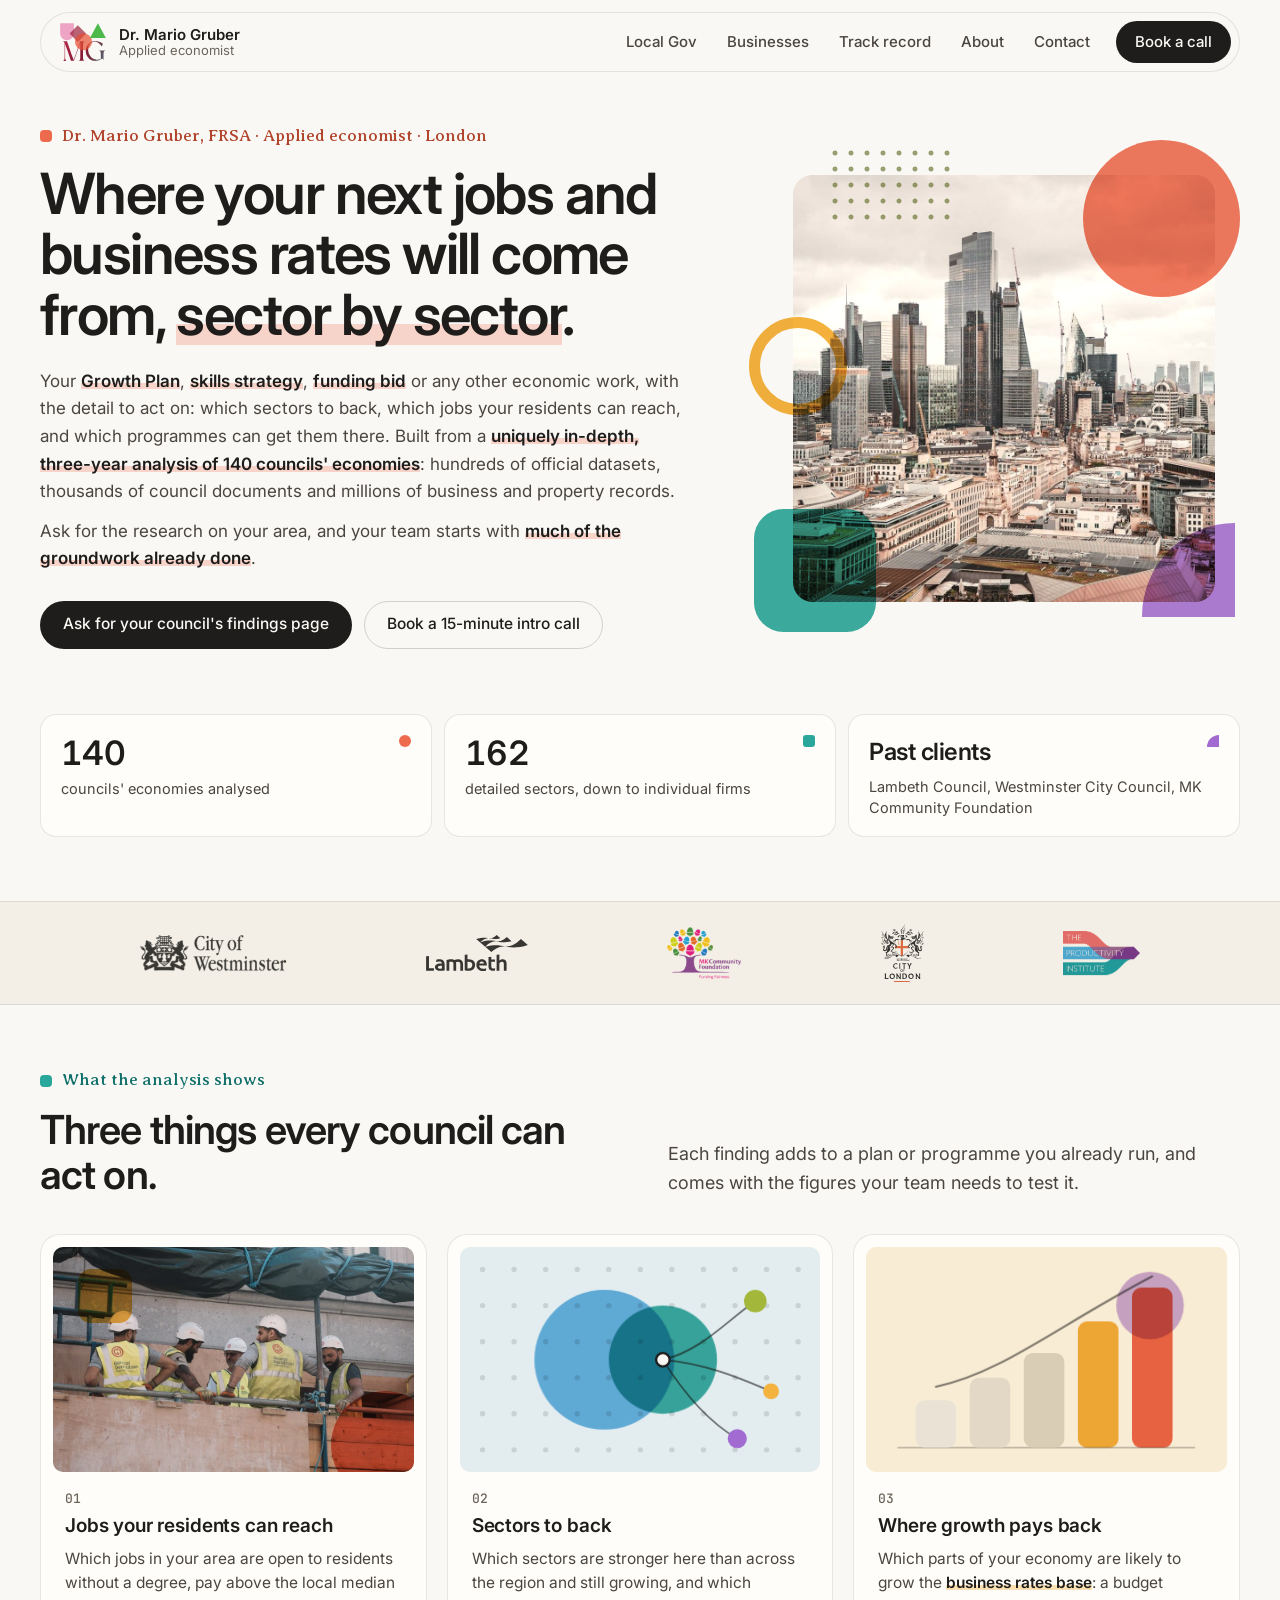
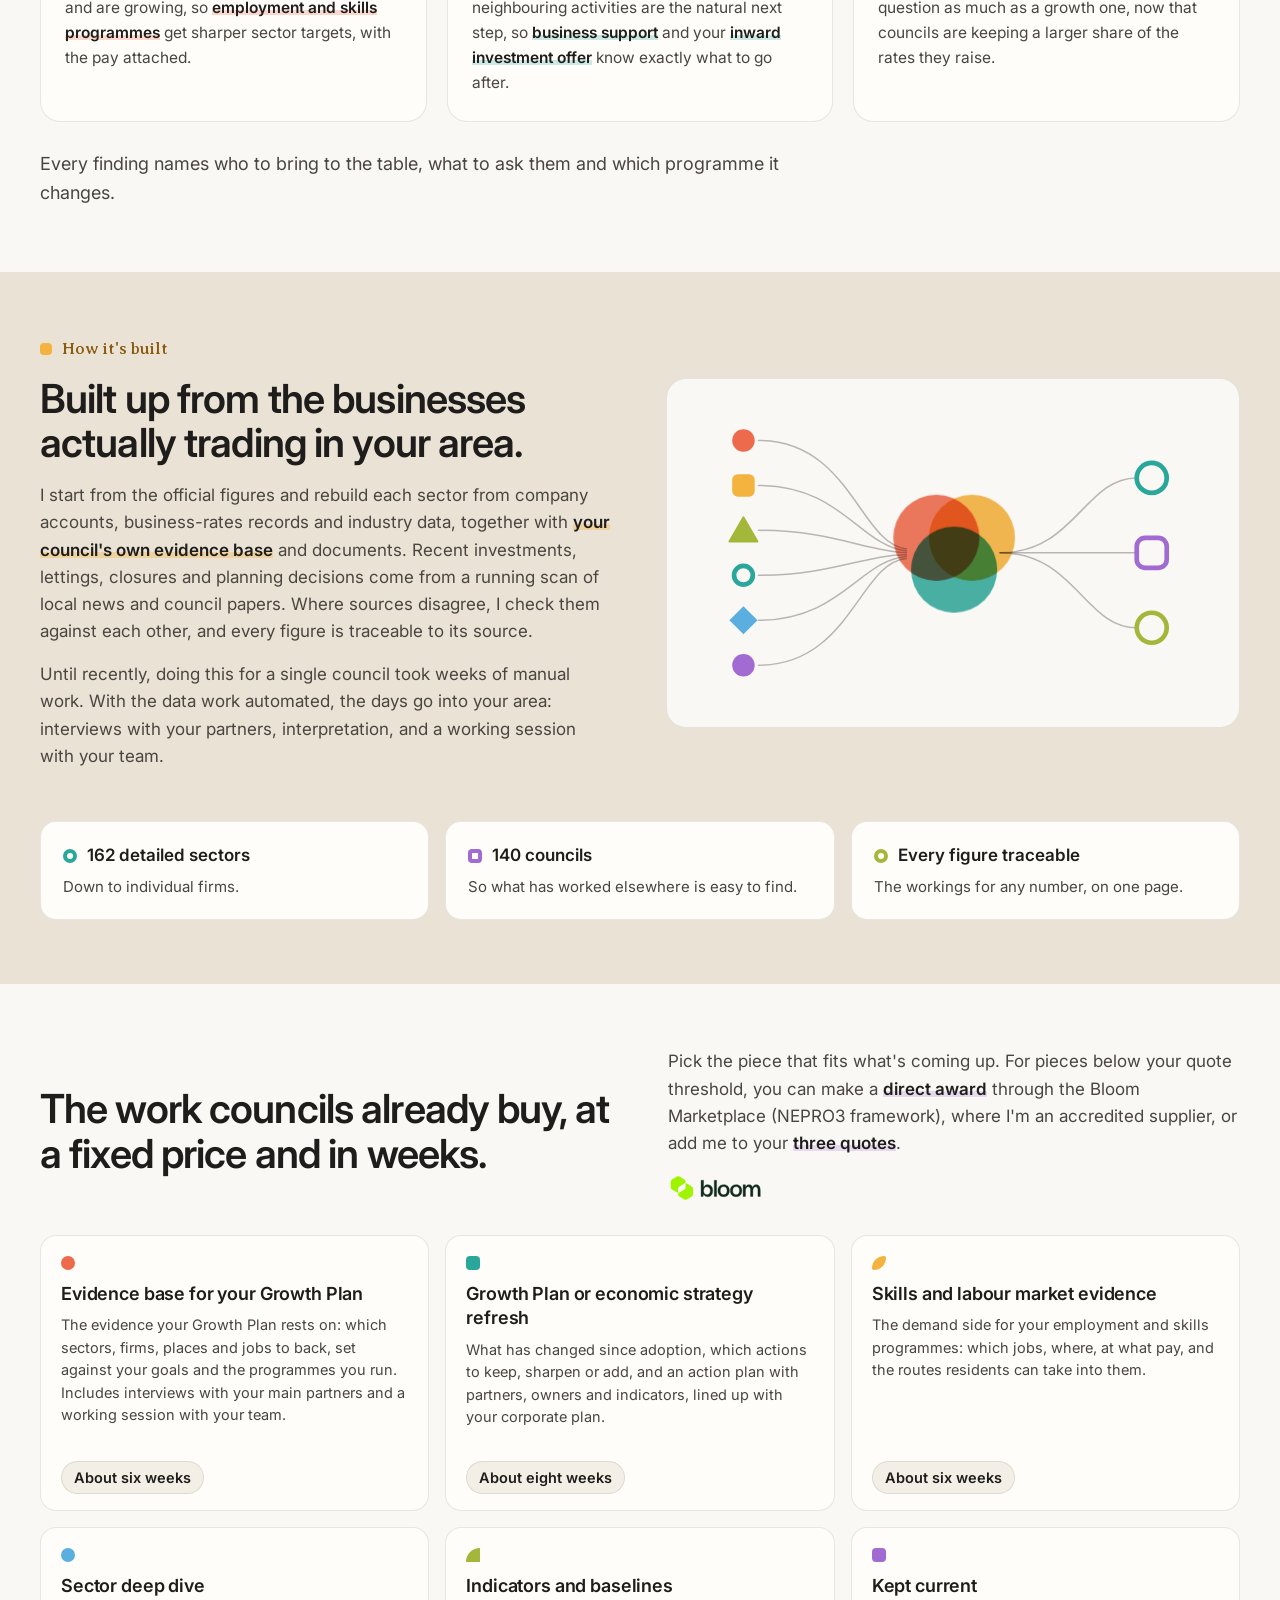
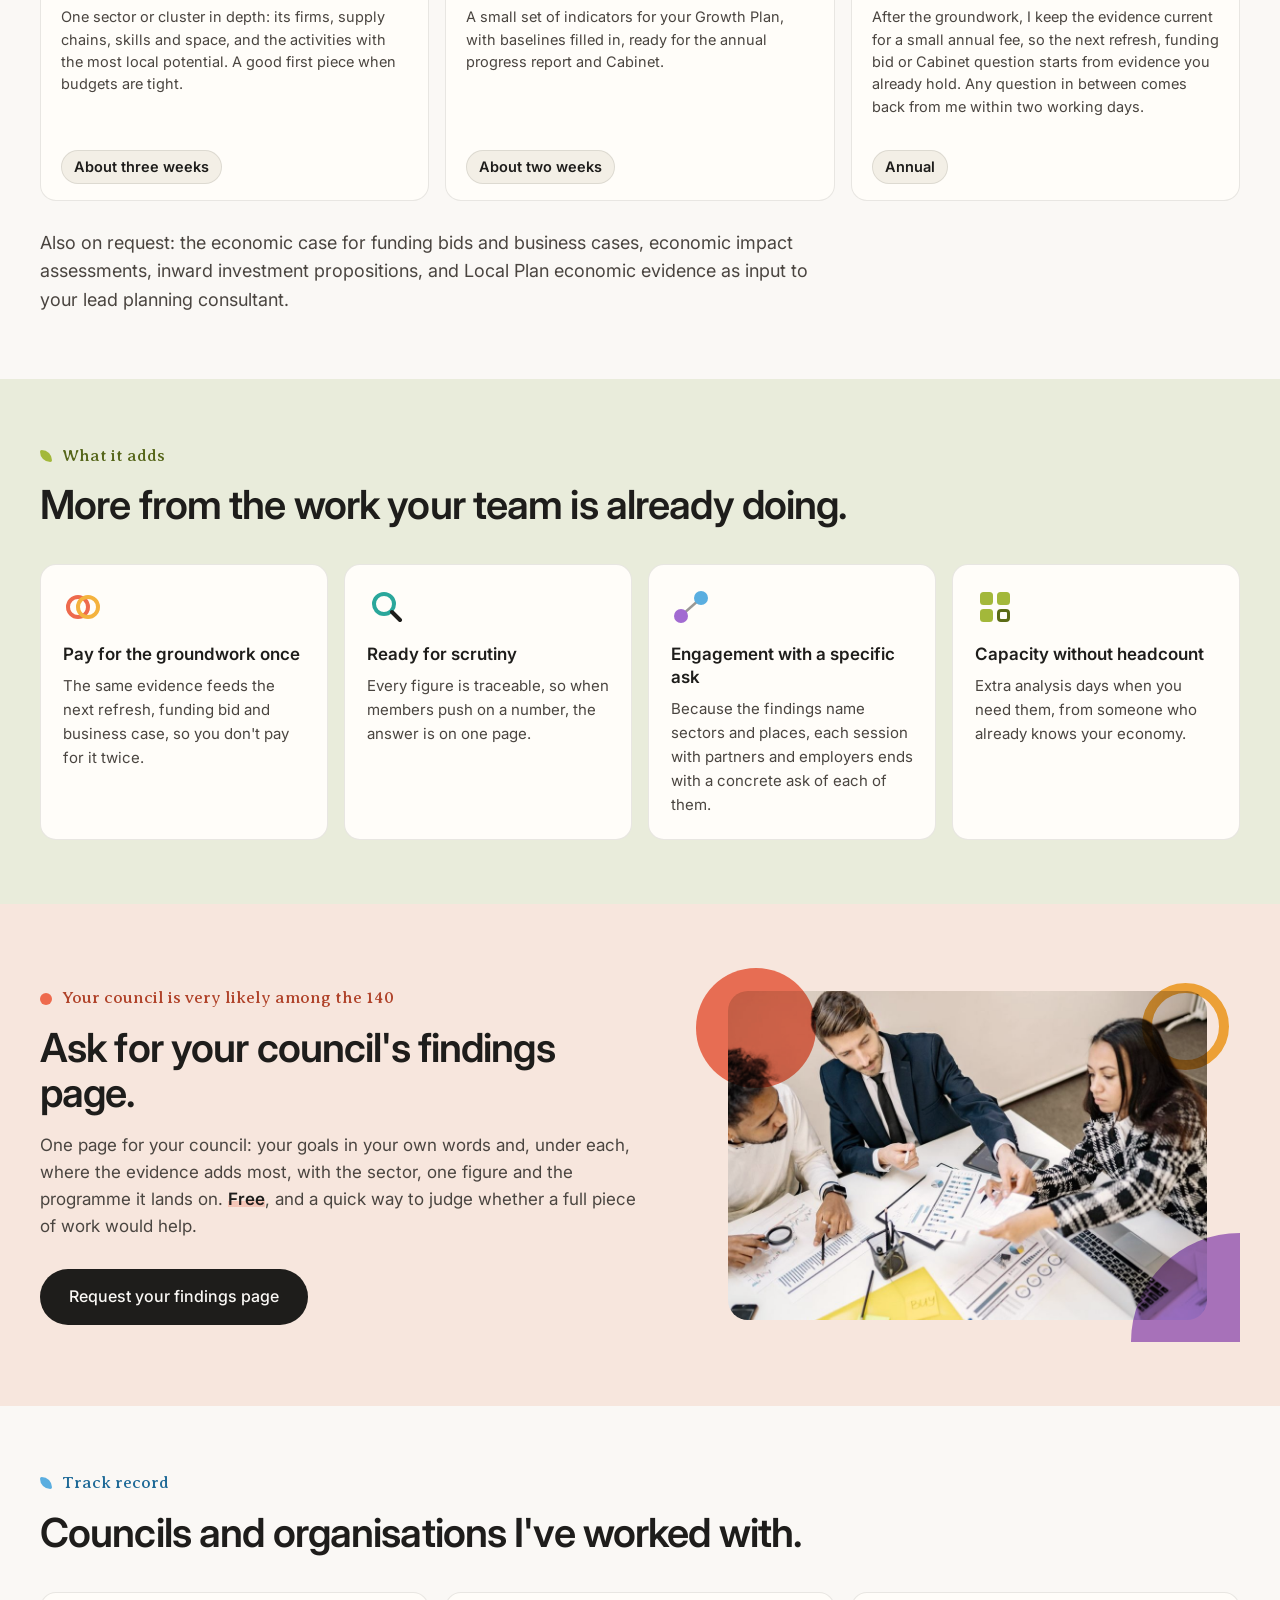
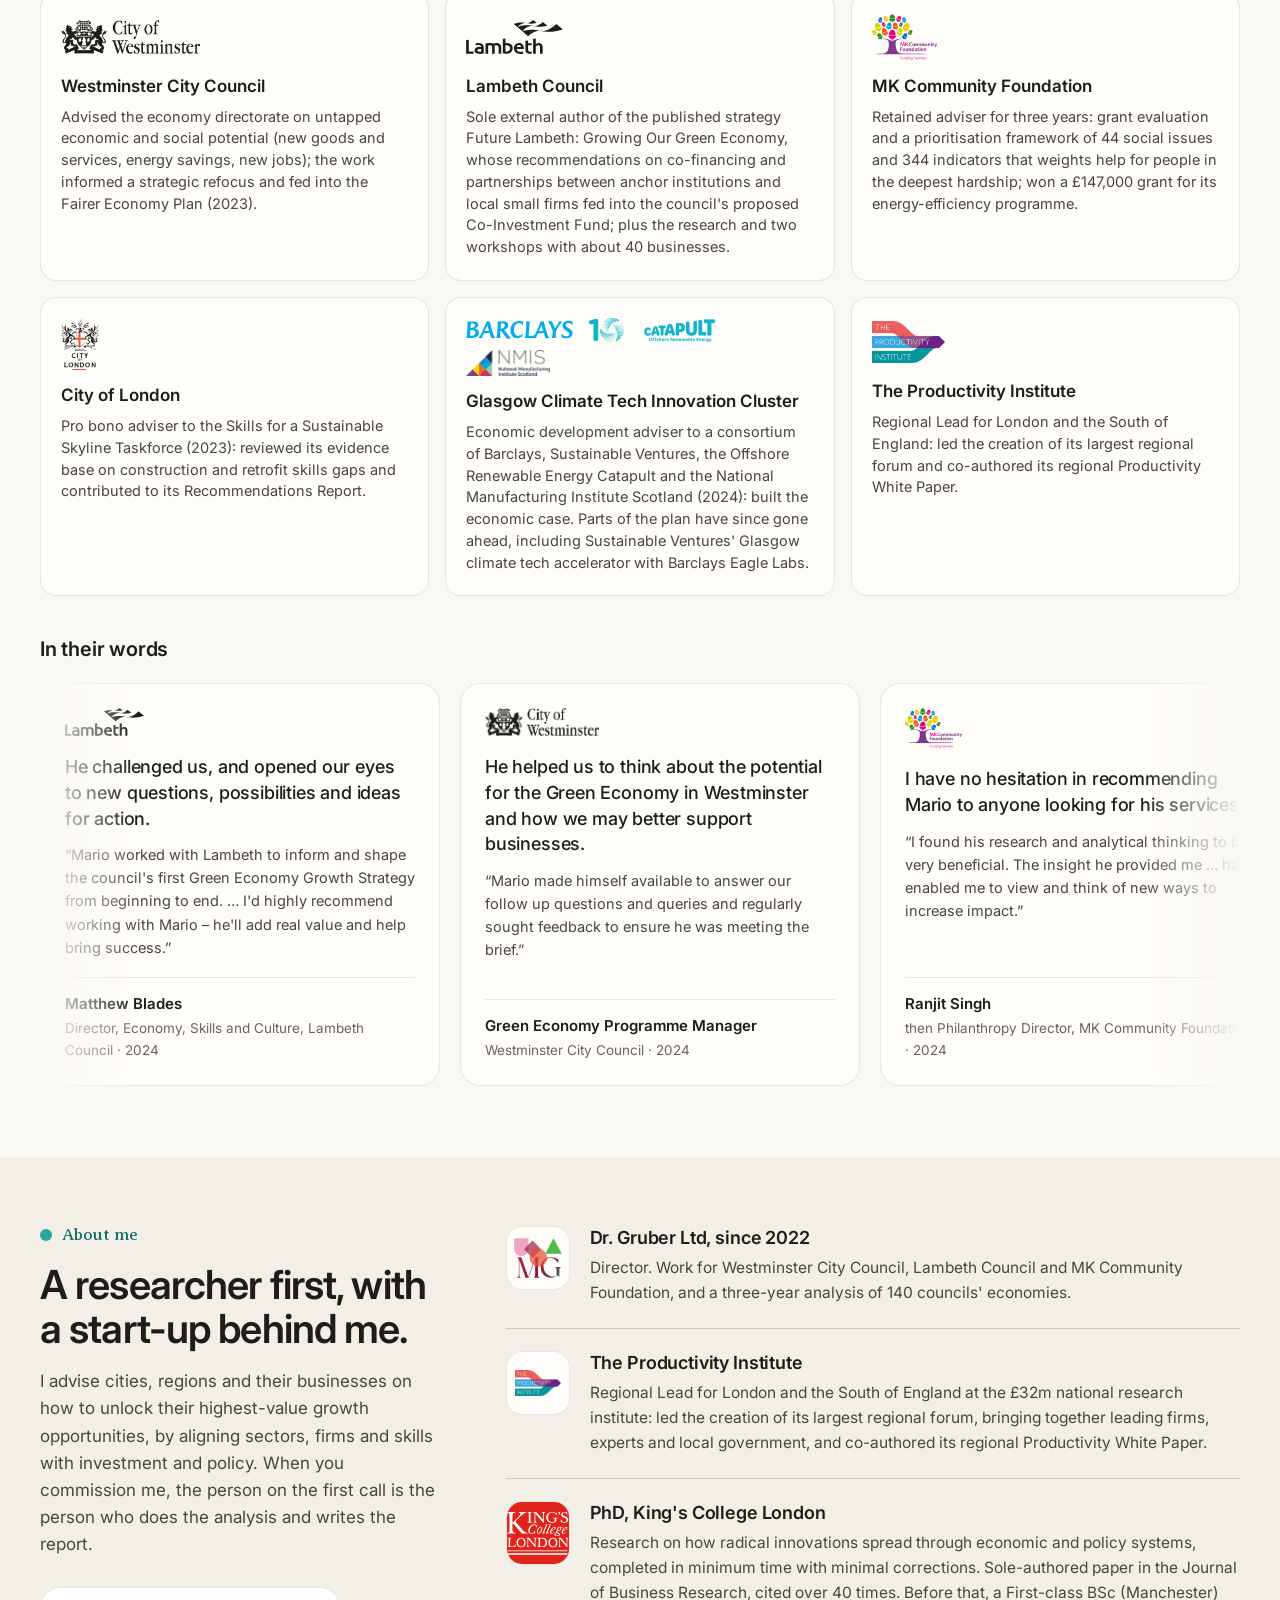
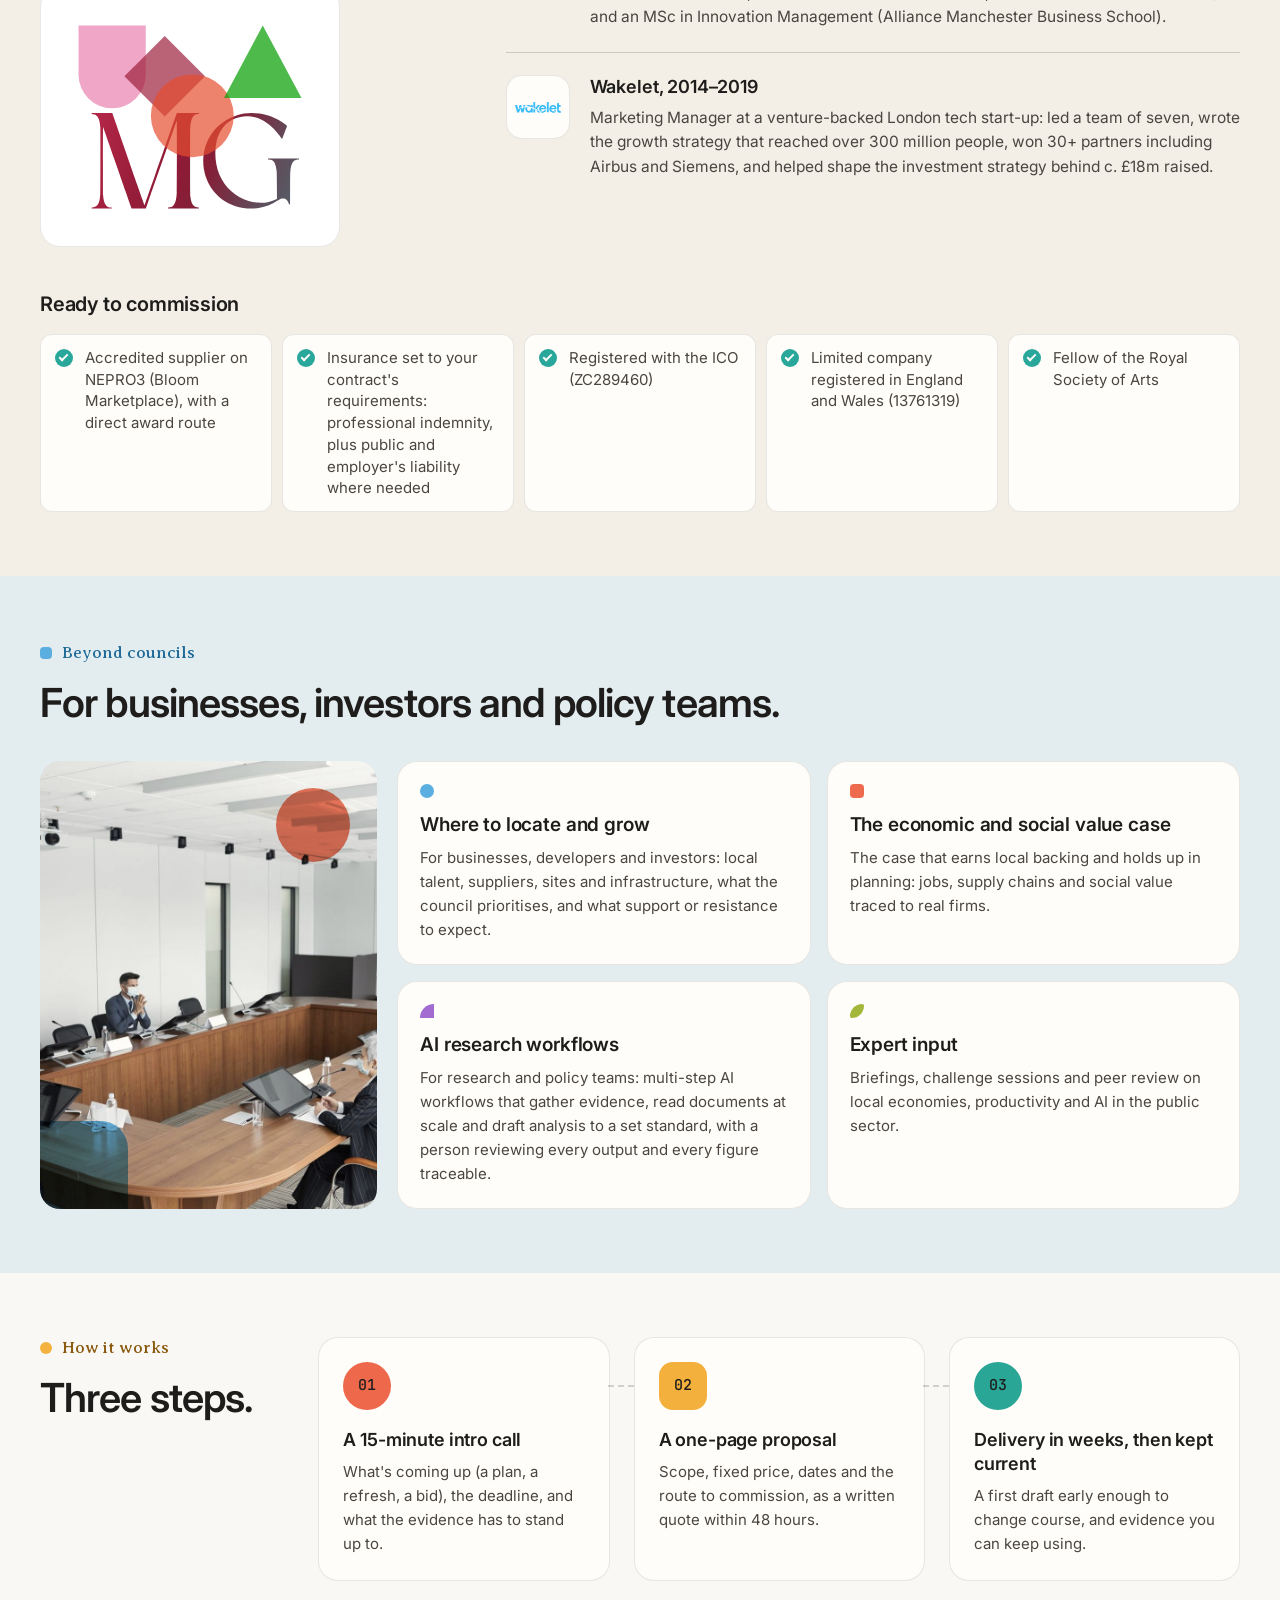
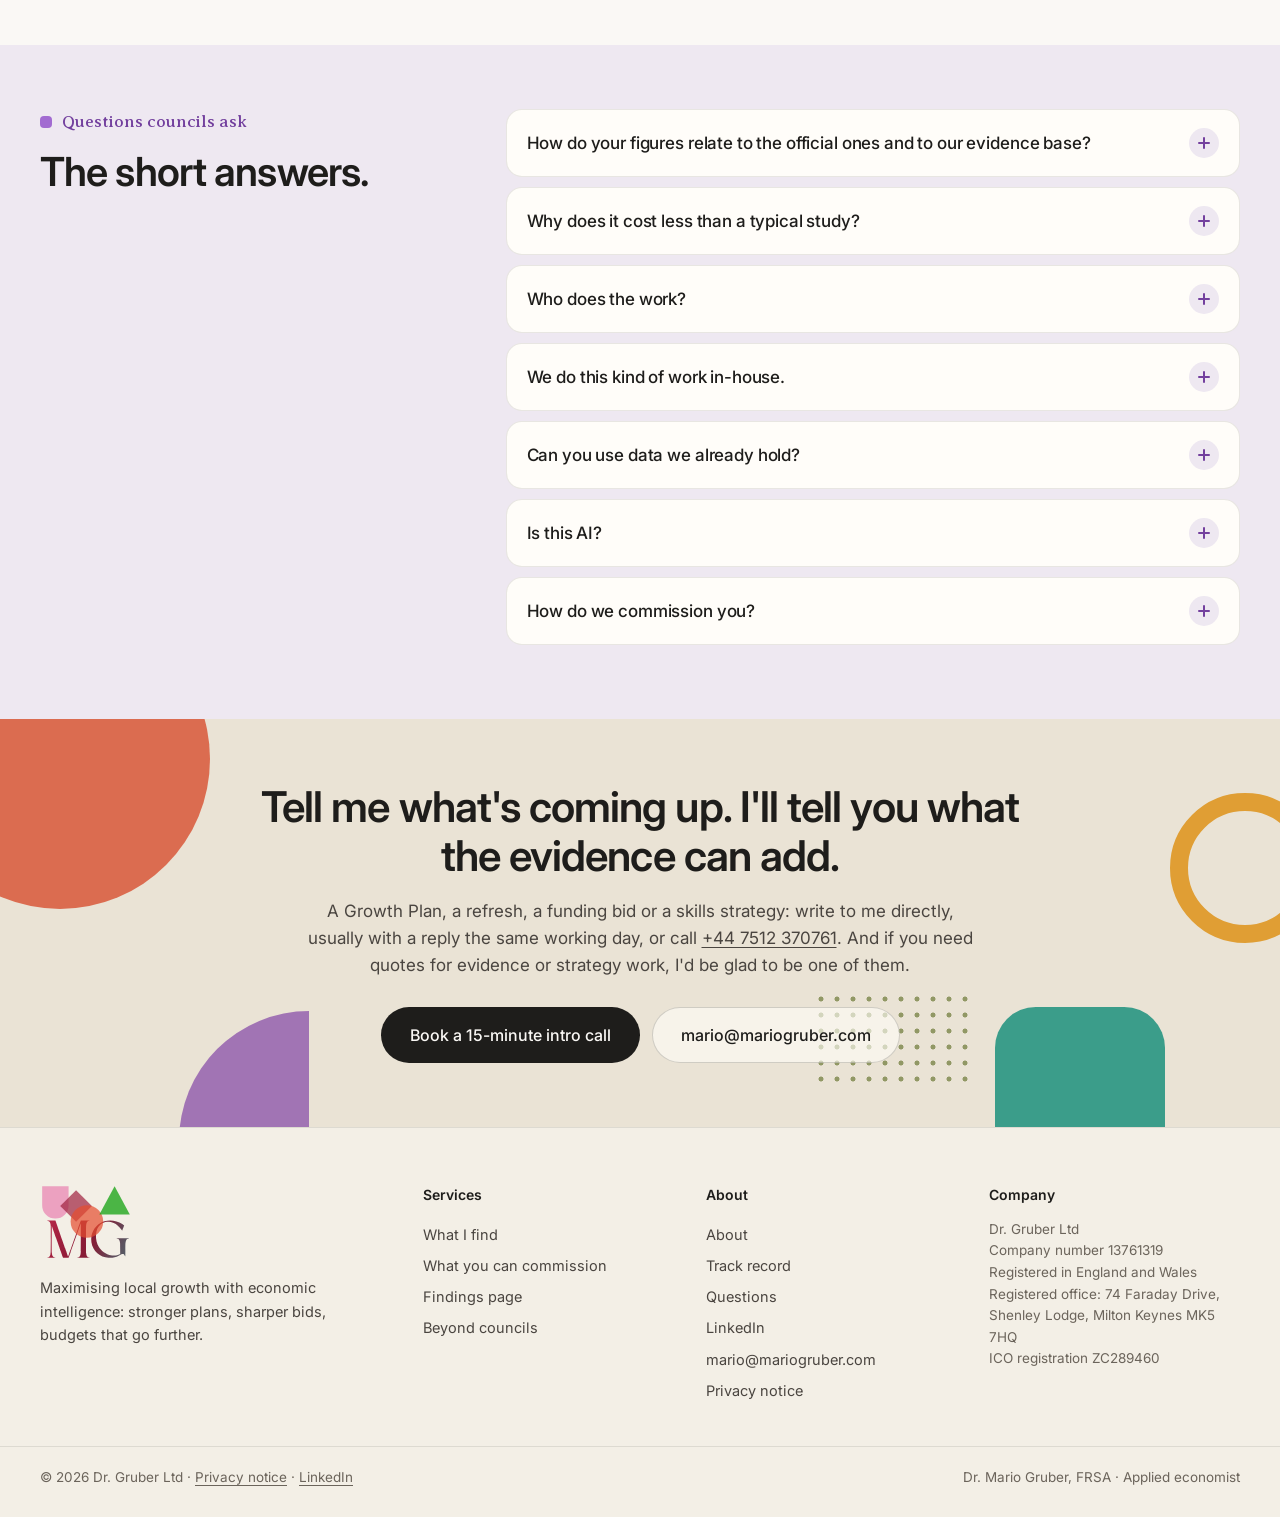
==== commit bddede93: "Take prices off the home page Replace the opening price line with an invitation to ask for the resea" ====
--- a/index.html
+++ b/index.html
@@ -93,13 +93,6 @@
     "@type": "Country",
     "name": "United Kingdom"
    },
-   "address": {
-    "@type": "PostalAddress",
-    "streetAddress": "74 Faraday Drive, Shenley Lodge",
-    "addressLocality": "Milton Keynes",
-    "postalCode": "MK5 7HQ",
-    "addressCountry": "GB"
-   },
    "identifier": "13761319",
    "serviceType": [
     "Evidence base for your Growth Plan",
@@ -225,7 +218,7 @@
     <p class="eyebrow reveal">Dr. Mario Gruber, FRSA · Applied economist · London</p>
     <h1 class="reveal">Where your next jobs and business rates will come from, <span class="grad">sector by sector</span>.</h1>
     <p class="hero__sub reveal">Your <strong class="hl">Growth Plan</strong>, <strong class="hl">skills strategy</strong>, <strong class="hl">funding bid</strong> or any other economic work, with the detail to act on: which sectors to back, which jobs your residents can reach, and which programmes can get them there. Built from a <strong class="hl">uniquely in-depth, three-year analysis of 140 councils' economies</strong>: hundreds of official datasets, thousands of council documents and millions of business and property records.</p>
-    <p class="hero__sub hero__sub--short reveal"><strong class="hl">Fixed prices from £8,500</strong>, delivered in weeks, with a direct award route through the NEPRO3 framework.</p>
+    <p class="hero__sub hero__sub--short reveal">Ask for the research on your area, and your team starts with <strong class="hl">much of the groundwork already done</strong>.</p>
     <div class="hero__btns reveal">
       <a class="btn btn--glow" href="#findings">Ask for your council's findings page</a>
       <a class="btn btn--line" href="mailto:mario@mariogruber.com?subject=15-minute%20intro%20call">Book a 15-minute intro call</a>
@@ -341,16 +334,16 @@
    <div class="split__head">
     <p class="eyebrow reveal">What you can commission</p>
     <h2 class="h2 reveal">The work councils already buy, at a fixed price and in weeks.</h2>
-    <p class="lede reveal">Pick the piece that fits what's coming up. Every price is fixed. For pieces below your quote threshold, you can make a <strong class="hl">direct award</strong> through the Bloom Marketplace (NEPRO3 framework), where I'm an accredited supplier, or add me to your <strong class="hl">three quotes</strong>.</p>
+    <p class="lede reveal">Pick the piece that fits what's coming up. For pieces below your quote threshold, you can make a <strong class="hl">direct award</strong> through the Bloom Marketplace (NEPRO3 framework), where I'm an accredited supplier, or add me to your <strong class="hl">three quotes</strong>.</p>
     <img class="bloom-mark reveal" src="assets/logos/bloom.svg" alt="Bloom" width="163" height="51" loading="lazy" decoding="async">
    </div>
    <div class="split__body">
     <ul class="svc svc--offer" data-snap>
-        <li class="reveal"><h3>Evidence base for your Growth Plan</h3><p>The evidence your Growth Plan rests on: which sectors, firms, places and jobs to back, set against your goals and the programmes you run. Includes interviews with your main partners and a working session with your team.</p><span class="meta"><em>From £14,500</em>About six weeks</span></li>
-        <li class="reveal"><h3>Growth Plan or economic strategy refresh</h3><p>What has changed since adoption, which actions to keep, sharpen or add, and an action plan with partners, owners and indicators, lined up with your corporate plan.</p><span class="meta"><em>From £19,500</em>About eight weeks</span></li>
-        <li class="reveal"><h3>Skills and labour market evidence</h3><p>The demand side for your employment and skills programmes: which jobs, where, at what pay, and the routes residents can take into them.</p><span class="meta"><em>From £12,500</em>About six weeks</span></li>
-        <li class="reveal"><h3>Sector deep dive</h3><p>One sector or cluster in depth: its firms, supply chains, skills and space, and the activities with the most local potential. A good first piece when budgets are tight.</p><span class="meta"><em>From £8,500</em>About three weeks</span></li>
-        <li class="reveal"><h3>Indicators and baselines</h3><p>A small set of indicators for your Growth Plan, with baselines filled in, ready for the annual progress report and Cabinet.</p><span class="meta"><em>From £6,500</em>About two weeks</span></li>
+        <li class="reveal"><h3>Evidence base for your Growth Plan</h3><p>The evidence your Growth Plan rests on: which sectors, firms, places and jobs to back, set against your goals and the programmes you run. Includes interviews with your main partners and a working session with your team.</p><span class="meta"><em>About six weeks</em></span></li>
+        <li class="reveal"><h3>Growth Plan or economic strategy refresh</h3><p>What has changed since adoption, which actions to keep, sharpen or add, and an action plan with partners, owners and indicators, lined up with your corporate plan.</p><span class="meta"><em>About eight weeks</em></span></li>
+        <li class="reveal"><h3>Skills and labour market evidence</h3><p>The demand side for your employment and skills programmes: which jobs, where, at what pay, and the routes residents can take into them.</p><span class="meta"><em>About six weeks</em></span></li>
+        <li class="reveal"><h3>Sector deep dive</h3><p>One sector or cluster in depth: its firms, supply chains, skills and space, and the activities with the most local potential. A good first piece when budgets are tight.</p><span class="meta"><em>About three weeks</em></span></li>
+        <li class="reveal"><h3>Indicators and baselines</h3><p>A small set of indicators for your Growth Plan, with baselines filled in, ready for the annual progress report and Cabinet.</p><span class="meta"><em>About two weeks</em></span></li>
         <li class="reveal"><h3>Kept current</h3><p>After the groundwork, I keep the evidence current for a small annual fee, so the next refresh, funding bid or Cabinet question starts from evidence you already hold. Any question in between comes back from me within two working days.</p><span class="meta"><em>Annual</em></span></li>
     </ul>
     <p class="lede lede--gap reveal">Also on request: the economic case for funding bids and business cases, economic impact assessments, inward investment propositions, and Local Plan economic evidence as input to your lead planning consultant.</p>
@@ -570,5 +563,6 @@
 </footer>
 
 <script src="main.js" defer></script>
+<!-- Cloudflare Web Analytics --><script type='module' src='https://static.cloudflareinsights.com/beacon.min.js' data-cf-beacon='{"token": "cc2fd2aaf9b54d2fb43a43424a4af2ae"}'></script><!-- End Cloudflare Web Analytics -->
 </body>
 </html>
